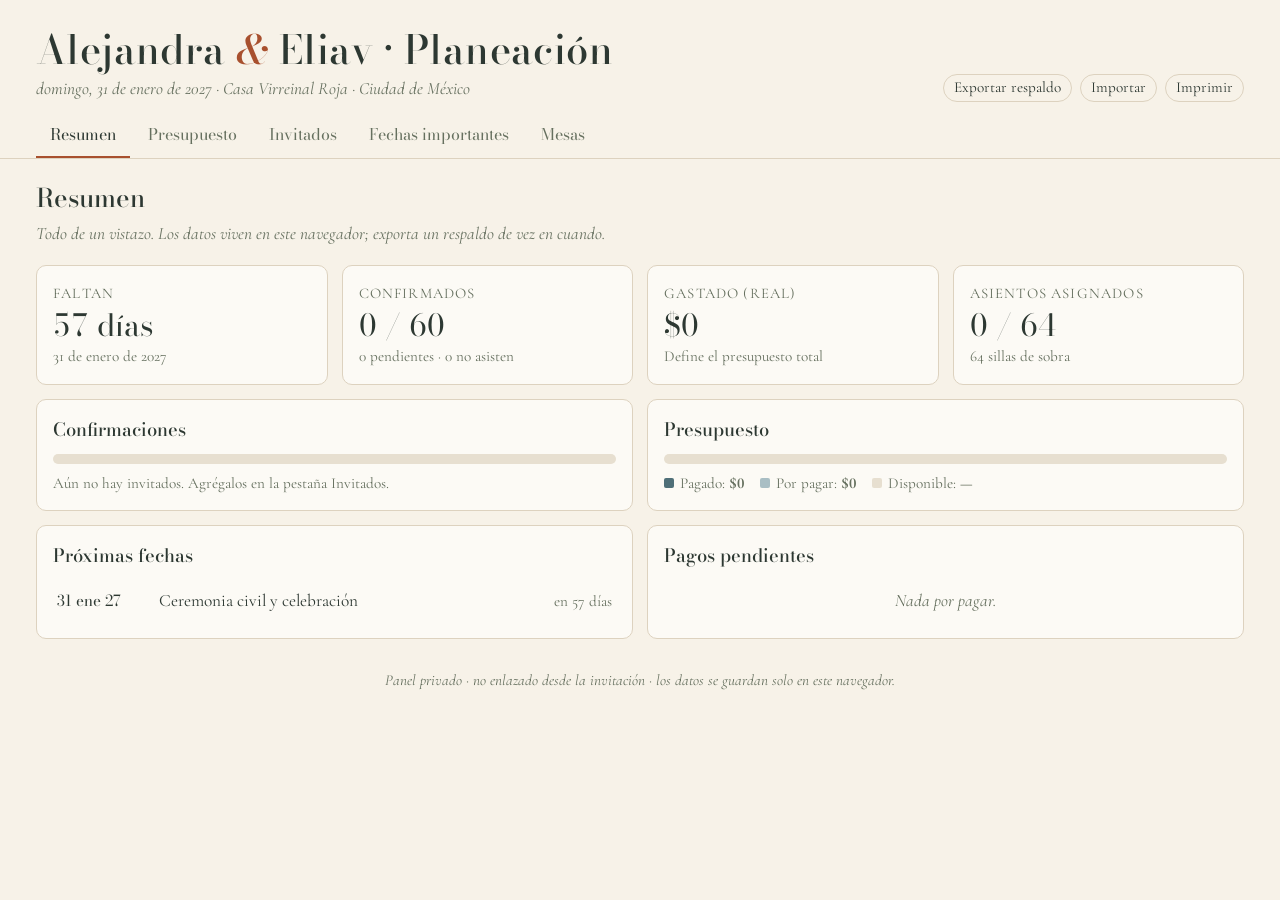
==== planeacion/index.html @ d7a22de4 "Panel privado de planeación de boda: presupuesto, invitados, fechas y mesas Co-Authored-By: Claude O" ====
<!doctype html>
<html lang="es">
<head>
  <meta charset="utf-8">
  <meta name="viewport" content="width=device-width, initial-scale=1, viewport-fit=cover">
  <title>Planeación de boda</title>
  <meta name="description" content="Panel privado de planeación de la boda de Alejandra y Eliav: presupuesto, invitados, fechas y acomodo de mesas alrededor de la fuente.">
  <meta name="robots" content="noindex, nofollow">
  <meta name="theme-color" content="#F7F2E8">
  <meta name="color-scheme" content="light">
  <link rel="icon" href="../img/favicon.svg" type="image/svg+xml">
  <link rel="preconnect" href="https://fonts.googleapis.com">
  <link rel="preconnect" href="https://fonts.gstatic.com" crossorigin>
  <link rel="stylesheet" href="https://fonts.googleapis.com/css2?family=Bodoni+Moda:ital,opsz,wght@0,6..96,400..700;1,6..96,400..600&family=Cormorant+Garamond:ital,wght@0,400;0,500;0,600;0,700;1,400;1,500&display=swap">
  <!-- Fecha de la boda: misma fuente única que la invitación -->
  <script src="../js/config.js"></script>
  <style>
    /* synode.space · Panel de planeación. Misma paleta de la invitación (tinta de prensa sobre papel de algodón). */
    :root {
      --papel: #F7F2E8;
      --papel-claro: #FCFAF5;
      --papel-sombra: #E7DFD0;
      --linea: #DDD2BF;
      --tinta: #2D3832;
      --tinta-suave: #66705F;
      --terracota: #A8502E;
      --terracota-osc: #84391D;
      --agave: #4F6F78;
      --agave-claro: #D3E0E3;
      --oro: #B6975E;
      --ok: #5E7550;
      --f-display: "Bodoni Moda", "Didot", "Bodoni 72", Georgia, serif;
      --f-texto: "Cormorant Garamond", Garamond, Georgia, serif;
      --radio: 10px;
      color-scheme: light;
    }
    *, *::before, *::after { box-sizing: border-box; }
    html { -webkit-text-size-adjust: 100%; }
    body {
      margin: 0; background: var(--papel); color: var(--tinta);
      font-family: var(--f-texto); font-size: 1.08rem; line-height: 1.5;
      -webkit-font-smoothing: antialiased; overflow-x: hidden;
    }
    button, input, select, textarea { font: inherit; color: inherit; }
    :focus-visible { outline: 2px dashed var(--terracota); outline-offset: 3px; }
    [hidden] { display: none !important; }
    .num { font-variant-numeric: tabular-nums lining-nums; }

    /* ---------- Encabezado ---------- */
    header.cabeza {
      max-width: 1240px; margin: 0 auto; padding: 28px 16px 8px;
      display: flex; flex-wrap: wrap; align-items: end; justify-content: space-between; gap: 12px 24px;
    }
    .cabeza h1 { font-family: var(--f-display); font-weight: 500; font-size: clamp(1.7rem, 1.2rem + 2vw, 2.5rem); margin: 0; line-height: 1.1; letter-spacing: .01em; }
    .cabeza h1 em { color: var(--terracota); font-style: italic; }
    .cabeza p { margin: 4px 0 0; color: var(--tinta-suave); font-style: italic; }
    .acciones-globales { display: flex; flex-wrap: wrap; gap: 8px; align-items: center; }
    .estado-guardado { font-size: .95rem; color: var(--tinta-suave); font-style: italic; min-width: 9ch; }

    /* ---------- Pestañas ---------- */
    nav.pestanas {
      position: sticky; top: 0; z-index: 5; background: color-mix(in srgb, var(--papel) 92%, transparent);
      backdrop-filter: blur(6px); border-bottom: 1px solid var(--linea);
    }
    nav.pestanas .fila { max-width: 1240px; margin: 0 auto; padding: 0 16px; display: flex; gap: 4px; overflow-x: auto; scrollbar-width: none; }
    nav.pestanas .fila::-webkit-scrollbar { display: none; }
    nav.pestanas button {
      background: none; border: 0; padding: 12px 14px 10px; cursor: pointer; white-space: nowrap;
      font-family: var(--f-display); font-size: 1rem; color: var(--tinta-suave); border-bottom: 2px solid transparent;
    }
    nav.pestanas button[aria-selected="true"] { color: var(--tinta); border-bottom-color: var(--terracota); }
    nav.pestanas button:hover { color: var(--tinta); }

    main { max-width: 1240px; margin: 0 auto; padding: 20px 16px 64px; }
    section.panel > h2 { font-family: var(--f-display); font-weight: 500; font-size: 1.6rem; margin: 0 0 4px; }
    section.panel > .bajada { margin: 0 0 18px; color: var(--tinta-suave); font-style: italic; }
    h3 { font-family: var(--f-display); font-weight: 500; font-size: 1.15rem; margin: 0 0 10px; }

    /* ---------- Piezas comunes ---------- */
    .tarjeta { background: var(--papel-claro); border: 1px solid var(--linea); border-radius: var(--radio); padding: 16px; }
    .rejilla { display: grid; gap: 14px; }
    .kpis { grid-template-columns: repeat(auto-fit, minmax(170px, 1fr)); margin-bottom: 14px; }
    .kpi .etq { font-size: .92rem; color: var(--tinta-suave); text-transform: uppercase; letter-spacing: .08em; }
    .kpi .valor { font-family: var(--f-display); font-size: 1.9rem; line-height: 1.15; margin: 4px 0 2px; }
    .kpi .nota { font-size: .95rem; color: var(--tinta-suave); }
    .kpi .nota.mal { color: var(--terracota); }
    .kpi .nota.bien { color: var(--ok); }
    .dos-col { grid-template-columns: repeat(auto-fit, minmax(min(100%, 440px), 1fr)); }

    .boton {
      display: inline-flex; align-items: center; gap: 6px; cursor: pointer; border-radius: 999px;
      padding: 6px 14px; border: 1px solid var(--tinta); background: var(--tinta); color: var(--papel-claro);
      font-size: 1rem; line-height: 1.3;
    }
    .boton:hover { background: #1f2823; }
    .boton.sec { background: transparent; color: var(--tinta); border-color: var(--linea); }
    .boton.sec:hover { border-color: var(--tinta-suave); background: var(--papel-claro); }
    .boton.peligro { background: transparent; color: var(--terracota); border-color: color-mix(in srgb, var(--terracota) 40%, transparent); }
    .boton.peligro:hover { background: #F5E6DE; }
    .boton.chico { padding: 3px 10px; font-size: .95rem; }

    input[type="text"], input[type="number"], input[type="date"], input[type="search"], select, textarea {
      background: var(--papel-claro); border: 1px solid var(--linea); border-radius: 6px; padding: 5px 8px; min-width: 0;
    }
    input:focus, select:focus, textarea:focus { border-color: var(--agave); outline: none; box-shadow: 0 0 0 2px var(--agave-claro); }
    label.campo { display: grid; gap: 2px; font-size: .92rem; color: var(--tinta-suave); }
    label.campo > span { text-transform: uppercase; letter-spacing: .07em; font-size: .8rem; }
    .formulario { display: flex; flex-wrap: wrap; gap: 10px; align-items: end; }
    .formulario .crece { flex: 1 1 200px; }
    .formulario .crece input { width: 100%; }

    /* Tablas editables */
    .tabla-scroll { overflow-x: auto; border: 1px solid var(--linea); border-radius: var(--radio); background: var(--papel-claro); }
    table.datos { width: 100%; border-collapse: collapse; font-size: 1rem; }
    table.datos th { text-align: left; font-weight: 600; font-size: .8rem; letter-spacing: .07em; text-transform: uppercase; color: var(--tinta-suave); padding: 10px 8px; border-bottom: 1px solid var(--linea); white-space: nowrap; background: var(--papel); }
    table.datos td { padding: 4px 6px; border-bottom: 1px solid #EEE7DA; vertical-align: middle; }
    table.datos tr:last-child td { border-bottom: 0; }
    table.datos td input, table.datos td select { width: 100%; border-color: transparent; background: transparent; }
    table.datos td input:hover, table.datos td select:hover { border-color: var(--linea); }
    table.datos td input[type="number"] { text-align: right; min-width: 100px; }
    table.datos tfoot td { font-weight: 600; border-top: 1px solid var(--linea); padding: 10px 8px; background: var(--papel); }
    table.datos .der { text-align: right; }
    .quitar { background: none; border: 0; cursor: pointer; color: var(--tinta-suave); font-size: 1.3rem; line-height: 1; padding: 2px 8px; border-radius: 4px; }
    .quitar:hover { color: var(--terracota); background: #F5E6DE; }
    .vacio { padding: 18px; text-align: center; color: var(--tinta-suave); font-style: italic; }

    /* Barras */
    .barra { height: 10px; background: var(--papel-sombra); border-radius: 99px; overflow: hidden; display: flex; }
    .barra > span { display: block; height: 100%; }
    .leyenda { display: flex; flex-wrap: wrap; gap: 6px 16px; font-size: .95rem; color: var(--tinta-suave); margin-top: 8px; }
    .leyenda i { display: inline-block; width: 10px; height: 10px; border-radius: 2px; margin-right: 6px; vertical-align: 0; }
    .cat-fila { display: grid; grid-template-columns: minmax(110px, 160px) 1fr auto; gap: 10px; align-items: center; padding: 5px 0; }
    .cat-fila .pista { position: relative; height: 12px; background: var(--papel-sombra); border-radius: 99px; overflow: hidden; }
    .cat-fila .pista .est { position: absolute; inset: 0 auto 0 0; background: #E6D9BD; border-radius: 99px; }
    .cat-fila .pista .real { position: absolute; inset: 0 auto 0 0; background: var(--agave); border-radius: 99px; }
    .cat-fila .pista .real.excede { background: var(--terracota); }
    .cat-fila .cifra { font-size: .95rem; color: var(--tinta-suave); white-space: nowrap; }

    /* Lista de fechas */
    .lista { list-style: none; margin: 0; padding: 0; }
    .lista li { display: grid; grid-template-columns: auto auto 1fr auto auto; gap: 10px; align-items: center; padding: 8px 4px; border-bottom: 1px solid #EEE7DA; }
    .lista li:last-child { border-bottom: 0; }
    .lista li.hecho .titulo input { text-decoration: line-through; color: var(--tinta-suave); }
    .lista .titulo input { width: 100%; border-color: transparent; background: transparent; }
    .lista .titulo input:hover { border-color: var(--linea); }
    .chip-tipo { font-size: .8rem; text-transform: uppercase; letter-spacing: .06em; padding: 1px 8px; border-radius: 99px; background: var(--papel-sombra); color: var(--tinta-suave); white-space: nowrap; }
    .rel { font-size: .95rem; color: var(--tinta-suave); white-space: nowrap; }
    .rel.vencida { color: var(--terracota); font-weight: 600; }
    .rel.pronto { color: var(--agave); font-weight: 600; }
    .resumen-lista li { grid-template-columns: 92px 1fr auto; }
    .fecha-corta { font-family: var(--f-display); font-size: .95rem; white-space: nowrap; }

    /* ---------- Mesas ---------- */
    .config-mesas { margin-bottom: 14px; }
    .config-mesas input[type="number"] { width: 76px; }
    .capacidad { font-size: 1rem; color: var(--tinta-suave); }
    .capacidad b { color: var(--tinta); }
    .capacidad .mal { color: var(--terracota); font-weight: 600; }
    .mesas-layout { display: grid; grid-template-columns: minmax(0, 1fr) 320px; gap: 14px; align-items: start; }
    @media (max-width: 900px) { .mesas-layout { grid-template-columns: 1fr; } }
    .plano { padding: 8px; }
    .plano svg { display: block; width: 100%; height: auto; max-height: 78vh; touch-action: manipulation; user-select: none; -webkit-user-select: none; }
    .asiento { cursor: pointer; }
    .asiento circle { stroke-width: 1.6; transition: stroke-width .12s; }
    .asiento:hover circle { stroke-width: 3; }
    .asiento.vacio-a circle { fill: var(--papel-claro); stroke: #B9AE9A; stroke-dasharray: 3 3; }
    .asiento.vacio-a text { fill: #A79C88; font-size: 11px; }
    .asiento text { font-family: var(--f-texto); font-size: 13px; font-weight: 700; fill: var(--tinta); text-anchor: middle; dominant-baseline: central; pointer-events: none; }
    .asiento.sel circle { stroke: var(--terracota) !important; stroke-width: 4; }
    .asiento.declinado circle { stroke: var(--terracota); stroke-dasharray: 2 2; }
    .asiento.destino circle { stroke: var(--agave); stroke-width: 4; }
    .mesa-rect { fill: #EFE6D4; stroke: #A99A7E; stroke-width: 1.5; }
    .mesa-txt { font-family: var(--f-display); font-size: 15px; fill: var(--tinta-suave); text-anchor: middle; dominant-baseline: central; pointer-events: none; }
    .lateral { display: grid; gap: 14px; position: sticky; top: 56px; }
    @media (max-width: 900px) { .lateral { position: static; } }
    .chips { display: flex; flex-wrap: wrap; gap: 6px; max-height: 340px; overflow-y: auto; padding: 2px; }
    .chip {
      display: inline-flex; align-items: center; gap: 6px; padding: 3px 10px 3px 6px; border-radius: 99px; cursor: grab;
      border: 1px solid var(--linea); background: var(--papel-claro); font-size: .98rem; line-height: 1.3;
    }
    .chip i { width: 10px; height: 10px; border-radius: 50%; flex: none; }
    .chip[aria-pressed="true"] { border-color: var(--terracota); box-shadow: 0 0 0 2px #F1D9CC; }
    .seleccion { font-size: 1rem; }
    .seleccion .nombre { font-family: var(--f-display); font-size: 1.2rem; }
    .ayuda { font-size: .95rem; color: var(--tinta-suave); font-style: italic; margin: 6px 0 0; }
    .grupos-leyenda { display: flex; flex-wrap: wrap; gap: 4px 12px; font-size: .92rem; color: var(--tinta-suave); }
    .grupos-leyenda i { display: inline-block; width: 11px; height: 11px; border-radius: 50%; margin-right: 5px; vertical-align: -1px; border: 1.5px solid; }
    .mesas-lista { grid-template-columns: repeat(auto-fill, minmax(min(100%, 230px), 1fr)); margin-top: 14px; }
    .mesas-lista .tarjeta { padding: 12px 14px; }
    .mesas-lista input.nombre-mesa { font-family: var(--f-display); font-size: 1.05rem; border-color: transparent; background: transparent; width: 100%; padding: 2px 4px; }
    .mesas-lista input.nombre-mesa:hover { border-color: var(--linea); }
    .mesas-lista ol { margin: 6px 0 0; padding-left: 26px; font-size: 1rem; }
    .mesas-lista ol li::marker { color: var(--tinta-suave); font-size: .85rem; }
    .mesas-lista ol li.libre { color: #B0A590; font-style: italic; }
    .mesas-lista .cuenta { font-size: .9rem; color: var(--tinta-suave); }

    .pie { margin-top: 30px; font-size: .95rem; color: var(--tinta-suave); font-style: italic; text-align: center; }

    @media (max-width: 640px) {
      .lista li { grid-template-columns: auto 1fr auto; }
      .lista li .chip-tipo, .lista li .fecha-input { grid-column: 2; }
      .resumen-lista li { grid-template-columns: 80px 1fr; }
      .resumen-lista li .rel { grid-column: 2; }
    }

    @media print {
      nav.pestanas, .acciones-globales, .no-imprimir, .formulario, .quitar, .lateral { display: none !important; }
      body { background: #fff; font-size: 11pt; }
      .tarjeta, .tabla-scroll { border-color: #ccc; background: #fff; }
      .mesas-layout { grid-template-columns: 1fr; }
      .plano svg { max-height: none; }
      table.datos td input, table.datos td select { border: 0; appearance: none; }
    }
  </style>
</head>
<body>

<header class="cabeza">
  <div>
    <h1>Alejandra <em>&amp;</em> Eliav · Planeación</h1>
    <p id="sub-cabeza">Casa Virreinal Roja · Ciudad de México</p>
  </div>
  <div class="acciones-globales">
    <span class="estado-guardado" id="estado" aria-live="polite"></span>
    <button class="boton sec chico" id="btn-exportar" type="button" title="Descarga una copia de todos los datos">Exportar respaldo</button>
    <label class="boton sec chico" title="Carga un respaldo .json">Importar<input type="file" id="btn-importar" accept="application/json,.json" hidden></label>
    <button class="boton sec chico" type="button" onclick="window.print()">Imprimir</button>
  </div>
</header>

<nav class="pestanas" aria-label="Secciones">
  <div class="fila" role="tablist">
    <button role="tab" data-tab="resumen" aria-selected="true">Resumen</button>
    <button role="tab" data-tab="presupuesto" aria-selected="false">Presupuesto</button>
    <button role="tab" data-tab="invitados" aria-selected="false">Invitados</button>
    <button role="tab" data-tab="fechas" aria-selected="false">Fechas importantes</button>
    <button role="tab" data-tab="mesas" aria-selected="false">Mesas</button>
  </div>
</nav>

<main>

  <!-- ===================== RESUMEN ===================== -->
  <section class="panel" id="tab-resumen" role="tabpanel">
    <h2>Resumen</h2>
    <p class="bajada">Todo de un vistazo. Los datos viven en este navegador; exporta un respaldo de vez en cuando.</p>
    <div class="rejilla kpis" id="res-kpis"></div>
    <div class="rejilla dos-col">
      <div class="tarjeta">
        <h3>Confirmaciones</h3>
        <div class="barra" id="res-rsvp-barra"></div>
        <div class="leyenda" id="res-rsvp-ley"></div>
      </div>
      <div class="tarjeta">
        <h3>Presupuesto</h3>
        <div class="barra" id="res-pres-barra"></div>
        <div class="leyenda" id="res-pres-ley"></div>
      </div>
      <div class="tarjeta">
        <h3>Próximas fechas</h3>
        <ul class="lista resumen-lista" id="res-fechas"></ul>
      </div>
      <div class="tarjeta">
        <h3>Pagos pendientes</h3>
        <ul class="lista resumen-lista" id="res-pagos"></ul>
      </div>
    </div>
  </section>

  <!-- ===================== PRESUPUESTO ===================== -->
  <section class="panel" id="tab-presupuesto" role="tabpanel" hidden>
    <h2>Presupuesto</h2>
    <p class="bajada">Estimado = lo que planeas gastar · Real = lo contratado · Pagado = lo que ya salió. Montos en pesos mexicanos.</p>
    <div class="formulario tarjeta no-imprimir" style="margin-bottom:14px">
      <label class="campo"><span>Presupuesto total (MXN)</span>
        <input type="number" id="pres-total" min="0" step="1000" inputmode="decimal" placeholder="0" style="width:180px">
      </label>
    </div>
    <div class="rejilla kpis" id="pres-kpis"></div>
    <div class="tabla-scroll">
      <table class="datos">
        <thead><tr><th>Concepto</th><th>Categoría</th><th>Proveedor</th><th class="der">Estimado</th><th class="der">Real</th><th class="der">Pagado</th><th>Vence</th><th></th></tr></thead>
        <tbody id="pres-filas"></tbody>
        <tfoot><tr><td colspan="3">Totales</td><td class="der num" id="pt-est"></td><td class="der num" id="pt-real"></td><td class="der num" id="pt-pag"></td><td colspan="2"></td></tr></tfoot>
      </table>
    </div>
    <p class="no-imprimir"><button class="boton sec" type="button" data-accion="pres-agregar">+ Agregar concepto</button></p>
    <div class="tarjeta">
      <h3>Por categoría</h3>
      <div id="pres-cats"></div>
      <div class="leyenda"><span><i style="background:#E6D9BD"></i>Estimado</span><span><i style="background:var(--agave)"></i>Real</span><span><i style="background:var(--terracota)"></i>Real por encima de lo estimado</span></div>
    </div>
  </section>

  <!-- ===================== INVITADOS ===================== -->
  <section class="panel" id="tab-invitados" role="tabpanel" hidden>
    <h2>Lista de invitados</h2>
    <p class="bajada">Una fila por persona. La columna «Mesa» se llena desde la pestaña Mesas.</p>
    <div class="rejilla kpis" id="inv-kpis"></div>
    <form class="formulario tarjeta no-imprimir" id="inv-form" style="margin-bottom:10px">
      <label class="campo crece"><span>Nombre</span><input type="text" id="inv-nombre" required autocomplete="off" placeholder="Nombre y apellido"></label>
      <label class="campo"><span>Grupo</span><select id="inv-grupo"></select></label>
      <label class="campo"><span>Confirmación</span><select id="inv-rsvp"></select></label>
      <button class="boton" type="submit">Agregar</button>
      <details style="flex-basis:100%">
        <summary style="cursor:pointer;color:var(--tinta-suave)">Agregar varios a la vez (uno por renglón)</summary>
        <div class="formulario" style="margin-top:8px">
          <textarea id="inv-varios" rows="5" style="flex:1 1 280px" placeholder="María López&#10;Juan Pérez&#10;…"></textarea>
          <button class="boton sec" type="button" data-accion="inv-varios">Agregar lista</button>
        </div>
      </details>
    </form>
    <div class="formulario no-imprimir" style="margin-bottom:10px">
      <label class="campo crece"><span>Buscar</span><input type="search" id="inv-buscar" placeholder="Nombre, dieta o nota"></label>
      <label class="campo"><span>Grupo</span><select id="inv-f-grupo"><option value="">Todos</option></select></label>
      <label class="campo"><span>Confirmación</span><select id="inv-f-rsvp"><option value="">Todas</option></select></label>
      <label class="campo"><span>Meta de invitados</span><input type="number" id="inv-meta" min="1" style="width:90px"></label>
      <button class="boton sec" type="button" data-accion="inv-csv">Descargar CSV</button>
    </div>
    <div class="tabla-scroll">
      <table class="datos">
        <thead><tr><th>#</th><th>Nombre</th><th>Grupo</th><th>Confirmación</th><th>Dieta / alergias</th><th>Notas</th><th>Mesa</th><th></th></tr></thead>
        <tbody id="inv-filas"></tbody>
      </table>
    </div>
  </section>

  <!-- ===================== FECHAS ===================== -->
  <section class="panel" id="tab-fechas" role="tabpanel" hidden>
    <h2>Fechas importantes</h2>
    <p class="bajada">Citas, pagos, pruebas y fechas límite. Marca cada una cuando quede lista.</p>
    <form class="formulario tarjeta no-imprimir" id="fec-form" style="margin-bottom:14px">
      <label class="campo crece"><span>Qué</span><input type="text" id="fec-titulo" required autocomplete="off" placeholder="Ej. Prueba de menú"></label>
      <label class="campo"><span>Fecha</span><input type="date" id="fec-fecha" required></label>
      <label class="campo"><span>Tipo</span><select id="fec-tipo"></select></label>
      <button class="boton" type="submit">Agregar</button>
    </form>
    <div class="tarjeta">
      <ul class="lista" id="fec-lista"></ul>
    </div>
  </section>

  <!-- ===================== MESAS ===================== -->
  <section class="panel" id="tab-mesas" role="tabpanel" hidden>
    <h2>Acomodo de mesas</h2>
    <p class="bajada">Mesas largas rectangulares alrededor de la fuente del patio. Elige un invitado y toca un asiento (o arrástralo).</p>
    <div class="formulario tarjeta config-mesas no-imprimir">
      <label class="campo"><span>Distribución</span>
        <select id="mes-preset">
          <option value="">Personalizada</option>
          <option value="4,7,1">4 mesas · 7 por lado + cabeceras (64)</option>
          <option value="4,7,0">4 mesas · 7 por lado (56)</option>
          <option value="4,8,0">4 mesas · 8 por lado (64)</option>
          <option value="5,6,0">5 mesas · 6 por lado (60)</option>
          <option value="6,5,0">6 mesas · 5 por lado (60)</option>
          <option value="8,4,0">8 mesas · 4 por lado (64)</option>
        </select>
      </label>
      <label class="campo"><span>Mesas</span><input type="number" id="mes-n" min="2" max="10"></label>
      <label class="campo"><span>Sillas por lado</span><input type="number" id="mes-lado" min="1" max="14"></label>
      <label class="campo" style="flex-direction:row"><span>Cabeceras</span>
        <select id="mes-cab"><option value="1">Sí, una en cada extremo</option><option value="0">No</option></select>
      </label>
      <div class="capacidad" id="mes-capacidad"></div>
    </div>
    <div class="mesas-layout">
      <div class="tarjeta plano"><svg id="plano" role="img" aria-label="Plano de mesas alrededor de la fuente"></svg></div>
      <aside class="lateral">
        <div class="tarjeta seleccion" id="mes-seleccion"></div>
        <div class="tarjeta">
          <h3 id="mes-sin-titulo">Sin asiento</h3>
          <input type="search" id="mes-buscar" placeholder="Buscar invitado" style="width:100%;margin-bottom:8px">
          <div class="chips" id="mes-sin"></div>
          <p class="ayuda">Solo aparecen quienes no han declinado.</p>
        </div>
        <div class="tarjeta">
          <div class="grupos-leyenda" id="mes-leyenda"></div>
          <div style="display:flex;flex-wrap:wrap;gap:8px;margin-top:12px">
            <button class="boton chico" type="button" data-accion="mes-auto" title="Llena los asientos libres agrupando por grupo">Acomodar automático</button>
            <button class="boton peligro chico" type="button" data-accion="mes-vaciar">Vaciar mesas</button>
          </div>
        </div>
      </aside>
    </div>
    <div class="rejilla mesas-lista" id="mes-lista"></div>
  </section>

  <p class="pie">Panel privado · no enlazado desde la invitación · los datos se guardan solo en este navegador.</p>
</main>

<script>
(() => {
  "use strict";

  /* ---------------- Constantes ---------------- */
  const CLAVE = "synode-planeacion-v1";
  const GRUPOS = ["Novia", "Novio", "Familia", "Amigos", "Trabajo", "Otros"];
  // [relleno, borde] por grupo — tonos de la invitación
  const COLOR = {
    Novia: ["#F1D9CC", "#A8502E"], Novio: ["#D3E0E3", "#4F6F78"], Familia: ["#EFE3C8", "#9C7D3F"],
    Amigos: ["#DDE5D3", "#5E7550"], Trabajo: ["#E5DAE6", "#7A5F7C"], Otros: ["#E8E3DA", "#7E776B"]
  };
  const RSVP = { pendiente: "Pendiente", confirmado: "Confirmado", declinado: "No asiste" };
  const RSVP_COLOR = { confirmado: "#5E7550", pendiente: "#B6975E", declinado: "#A8502E" };
  const CATS = ["Lugar", "Banquete", "Bebidas", "Música", "Fotografía y video", "Flores y decoración", "Vestuario", "Invitaciones", "Transporte", "Otros"];
  const TIPOS = ["Hito", "Proveedor", "Pago", "Cita", "Invitados"];
  const BODA_ISO = (window.BODA && window.BODA.fecha) || "2027-01-31T13:00:00-06:00";

  /* ---------------- Utilidades ---------------- */
  const $ = (s, r = document) => r.querySelector(s);
  const esc = s => String(s ?? "").replace(/[&<>"']/g, c => ({ "&": "&amp;", "<": "&lt;", ">": "&gt;", '"': "&quot;", "'": "&#39;" }[c]));
  const uid = () => Math.random().toString(36).slice(2, 10);
  const mxn = new Intl.NumberFormat("es-MX", { style: "currency", currency: "MXN", maximumFractionDigits: 0 });
  const n0 = v => Number(v) || 0;
  const hoy0 = () => { const d = new Date(); d.setHours(0, 0, 0, 0); return d; };
  const aFecha = s => { if (!s) return null; const [y, m, d] = s.split("-").map(Number); return new Date(y, m - 1, d); };
  const fmtFecha = (s, larga) => { const d = aFecha(s); return d ? d.toLocaleDateString("es-MX", larga ? { weekday: "short", day: "numeric", month: "short", year: "numeric" } : { day: "numeric", month: "short", year: "2-digit" }) : "—"; };
  const diasHasta = s => { const d = aFecha(s); return d ? Math.round((d - hoy0()) / 864e5) : null; };
  const relativo = dias => dias === 0 ? "hoy" : dias === 1 ? "mañana" : dias === -1 ? "ayer" : dias > 0 ? `en ${dias} días` : `hace ${-dias} días`;
  const iniciales = nombre => nombre.trim().split(/\s+/).filter(Boolean).slice(0, 2).map(p => p[0]).join("").toUpperCase() || "?";
  const opciones = (lista, actual, etiquetas) => lista.map(v => `<option value="${esc(v)}"${v === actual ? " selected" : ""}>${esc(etiquetas ? etiquetas[v] : v)}</option>`).join("");

  /* ---------------- Estado ---------------- */
  function semilla() {
    return {
      version: 1,
      meta: 60,
      presupuesto: { total: 0, items: CATS.map(c => ({ id: uid(), concepto: c, categoria: c, proveedor: "", estimado: 0, real: 0, pagado: 0, vence: "" })) },
      invitados: [],
      fechas: [{ id: uid(), titulo: "Ceremonia civil y celebración", fecha: BODA_ISO.slice(0, 10), tipo: "Hito", hecho: false }],
      mesas: { n: 4, porLado: 7, cabeceras: true, nombres: [], asientos: {} }
    };
  }
  function cargar() {
    const base = semilla();
    try {
      const d = JSON.parse(localStorage.getItem(CLAVE));
      if (d && typeof d === "object") return normalizar(d, base);
    } catch (e) { /* almacenamiento no disponible */ }
    return base;
  }
  function normalizar(d, base = semilla()) {
    return {
      version: 1,
      meta: n0(d.meta) || base.meta,
      presupuesto: { total: n0(d.presupuesto?.total), items: Array.isArray(d.presupuesto?.items) ? d.presupuesto.items : base.presupuesto.items },
      invitados: Array.isArray(d.invitados) ? d.invitados : [],
      fechas: Array.isArray(d.fechas) ? d.fechas : base.fechas,
      mesas: Object.assign({}, base.mesas, d.mesas || {}, { asientos: (d.mesas && d.mesas.asientos) || {} })
    };
  }
  let S = cargar();
  let temporizador;
  function guardar() {
    let ok = true;
    try { localStorage.setItem(CLAVE, JSON.stringify(S)); } catch (e) { ok = false; }
    const el = $("#estado");
    el.textContent = ok ? "Guardado ✓" : "No se pudo guardar — exporta un respaldo";
    clearTimeout(temporizador);
    if (ok) temporizador = setTimeout(() => (el.textContent = ""), 1800);
  }
  const invitado = id => S.invitados.find(g => g.id === id);

  /* ---------------- Pestañas ---------------- */
  const RENDER = { resumen: renderResumen, presupuesto: renderPresupuesto, invitados: renderInvitados, fechas: renderFechas, mesas: renderMesas };
  let pestana = "resumen";
  function mostrar(tab) {
    if (!RENDER[tab]) tab = "resumen";
    pestana = tab;
    document.querySelectorAll("nav.pestanas button").forEach(b => b.setAttribute("aria-selected", String(b.dataset.tab === tab)));
    Object.keys(RENDER).forEach(k => ($("#tab-" + k).hidden = k !== tab));
    RENDER[tab]();
    if (location.hash.slice(1) !== tab) history.replaceState(null, "", "#" + tab);
  }
  document.querySelectorAll("nav.pestanas button").forEach(b => b.addEventListener("click", () => mostrar(b.dataset.tab)));
  window.addEventListener("hashchange", () => mostrar(location.hash.slice(1)));

  /* ---------------- Cabecera ---------------- */
  function renderCabecera() {
    const f = new Date(BODA_ISO);
    $("#sub-cabeza").textContent = `${f.toLocaleDateString("es-MX", { weekday: "long", day: "numeric", month: "long", year: "numeric" })} · Casa Virreinal Roja · Ciudad de México`;
  }

  /* ---------------- Cálculos compartidos ---------------- */
  function sumas() {
    const it = S.presupuesto.items, s = k => it.reduce((a, b) => a + n0(b[k]), 0);
    return { est: s("estimado"), real: s("real"), pag: s("pagado") };
  }
  function conteoRsvp() {
    const c = { confirmado: 0, pendiente: 0, declinado: 0 };
    S.invitados.forEach(g => (c[g.rsvp] = (c[g.rsvp] || 0) + 1));
    return c;
  }
  function kpi(etq, valor, nota = "", clase = "") {
    return `<div class="tarjeta kpi"><div class="etq">${esc(etq)}</div><div class="valor num">${esc(valor)}</div><div class="nota ${clase}">${esc(nota)}</div></div>`;
  }
  function barraApilada(partes, total) {
    if (!total) return `<span style="width:0"></span>`;
    return partes.map(([v, c]) => `<span style="width:${(v / total) * 100}%;background:${c}"></span>`).join("");
  }

  /* ---------------- Resumen ---------------- */
  function renderResumen() {
    const dias = Math.ceil((new Date(BODA_ISO) - new Date()) / 864e5);
    const c = conteoRsvp(), s = sumas(), t = S.presupuesto.total;
    const geo = geometria(S.mesas);
    const sentados = Object.values(S.mesas.asientos).filter(id => invitado(id)).length;
    const asistentes = c.confirmado + c.pendiente;
    $("#res-kpis").innerHTML =
      kpi("Faltan", dias > 0 ? `${dias} días` : dias === 0 ? "¡Hoy!" : "Celebrado", new Date(BODA_ISO).toLocaleDateString("es-MX", { day: "numeric", month: "long", year: "numeric" })) +
      kpi("Confirmados", `${c.confirmado} / ${S.meta}`, `${c.pendiente} pendientes · ${c.declinado} no asisten`) +
      kpi("Gastado (real)", mxn.format(s.real), t ? `${Math.round((s.real / t) * 100)}% de ${mxn.format(t)}` : "Define el presupuesto total", t && s.real > t ? "mal" : "") +
      kpi("Asientos asignados", `${sentados} / ${geo.asientos.length}`, asistentes > geo.asientos.length ? `Faltan ${asistentes - geo.asientos.length} sillas` : `${geo.asientos.length - asistentes} sillas de sobra`, asistentes > geo.asientos.length ? "mal" : "");

    const totInv = c.confirmado + c.pendiente + c.declinado;
    $("#res-rsvp-barra").innerHTML = barraApilada([[c.confirmado, RSVP_COLOR.confirmado], [c.pendiente, RSVP_COLOR.pendiente], [c.declinado, RSVP_COLOR.declinado]], Math.max(totInv, 1));
    $("#res-rsvp-ley").innerHTML = totInv
      ? ["confirmado", "pendiente", "declinado"].map(k => `<span><i style="background:${RSVP_COLOR[k]}"></i>${RSVP[k]}: <b class="num">${c[k]}</b></span>`).join("")
      : "<span>Aún no hay invitados. Agrégalos en la pestaña Invitados.</span>";

    const base = Math.max(t, s.real, 1);
    $("#res-pres-barra").innerHTML = barraApilada([[s.pag, "#4F6F78"], [Math.max(s.real - s.pag, 0), "#A9BEC4"]], base);
    $("#res-pres-ley").innerHTML = `<span><i style="background:#4F6F78"></i>Pagado: <b class="num">${mxn.format(s.pag)}</b></span>
      <span><i style="background:#A9BEC4"></i>Por pagar: <b class="num">${mxn.format(Math.max(s.real - s.pag, 0))}</b></span>
      <span><i style="background:var(--papel-sombra)"></i>Disponible: <b class="num">${t ? mxn.format(t - s.real) : "—"}</b></span>`;

    const proximas = S.fechas.filter(f => !f.hecho && f.fecha).sort((a, b) => a.fecha.localeCompare(b.fecha)).slice(0, 6);
    $("#res-fechas").innerHTML = proximas.length
      ? proximas.map(f => { const d = diasHasta(f.fecha); return `<li><span class="fecha-corta">${esc(fmtFecha(f.fecha))}</span><span>${esc(f.titulo)}</span><span class="rel ${d < 0 ? "vencida" : d <= 14 ? "pronto" : ""}">${relativo(d)}</span></li>`; }).join("")
      : `<li class="vacio" style="display:block">Sin fechas pendientes.</li>`;

    const pagos = S.presupuesto.items.filter(i => n0(i.real) > n0(i.pagado)).sort((a, b) => (a.vence || "9999").localeCompare(b.vence || "9999")).slice(0, 6);
    $("#res-pagos").innerHTML = pagos.length
      ? pagos.map(i => { const d = diasHasta(i.vence); return `<li><span class="fecha-corta">${i.vence ? esc(fmtFecha(i.vence)) : "Sin fecha"}</span><span>${esc(i.concepto)}${i.proveedor ? ` · <i>${esc(i.proveedor)}</i>` : ""}</span><span class="rel num ${d !== null && d < 0 ? "vencida" : ""}">${mxn.format(n0(i.real) - n0(i.pagado))}</span></li>`; }).join("")
      : `<li class="vacio" style="display:block">Nada por pagar.</li>`;
  }

  /* ---------------- Presupuesto ---------------- */
  function renderPresupuesto() {
    $("#pres-total").value = S.presupuesto.total || "";
    $("#pres-filas").innerHTML = S.presupuesto.items.length ? S.presupuesto.items.map(it => `<tr data-id="${esc(it.id)}">
      <td><input type="text" data-f="concepto" value="${esc(it.concepto)}" aria-label="Concepto" style="min-width:150px"></td>
      <td><select data-f="categoria" aria-label="Categoría">${opciones(CATS, it.categoria)}</select></td>
      <td><input type="text" data-f="proveedor" value="${esc(it.proveedor)}" aria-label="Proveedor" style="min-width:130px"></td>
      <td><input type="number" data-f="estimado" min="0" step="100" inputmode="decimal" value="${n0(it.estimado) || ""}" placeholder="0" aria-label="Estimado"></td>
      <td><input type="number" data-f="real" min="0" step="100" inputmode="decimal" value="${n0(it.real) || ""}" placeholder="0" aria-label="Real"></td>
      <td><input type="number" data-f="pagado" min="0" step="100" inputmode="decimal" value="${n0(it.pagado) || ""}" placeholder="0" aria-label="Pagado"></td>
      <td><input type="date" data-f="vence" value="${esc(it.vence)}" aria-label="Fecha de pago"></td>
      <td><button class="quitar" type="button" data-accion="pres-borrar" aria-label="Eliminar concepto">×</button></td></tr>`).join("")
      : `<tr><td colspan="8" class="vacio">Sin conceptos.</td></tr>`;
    totalesPresupuesto();
  }
  function totalesPresupuesto() {
    const t = S.presupuesto.total, s = sumas();
    $("#pt-est").textContent = mxn.format(s.est);
    $("#pt-real").textContent = mxn.format(s.real);
    $("#pt-pag").textContent = mxn.format(s.pag);
    const disp = t - s.real;
    $("#pres-kpis").innerHTML =
      kpi("Presupuesto", t ? mxn.format(t) : "—", t ? "" : "Escribe el total arriba") +
      kpi("Estimado", mxn.format(s.est), t ? (s.est > t ? `${mxn.format(s.est - t)} por encima` : `${mxn.format(t - s.est)} de margen`) : "", t && s.est > t ? "mal" : "bien") +
      kpi("Real contratado", mxn.format(s.real), t ? `${Math.round((s.real / t) * 100)}% del presupuesto` : "") +
      kpi("Pagado", mxn.format(s.pag), `Por pagar: ${mxn.format(Math.max(s.real - s.pag, 0))}`) +
      kpi("Disponible", t ? mxn.format(disp) : "—", t ? (disp < 0 ? "Excedido" : "Presupuesto − real") : "", disp < 0 ? "mal" : "");

    const porCat = {};
    S.presupuesto.items.forEach(i => { const c = porCat[i.categoria] || (porCat[i.categoria] = { est: 0, real: 0 }); c.est += n0(i.estimado); c.real += n0(i.real); });
    const filas = Object.entries(porCat).filter(([, v]) => v.est || v.real).sort((a, b) => Math.max(b[1].est, b[1].real) - Math.max(a[1].est, a[1].real));
    const max = Math.max(1, ...filas.map(([, v]) => Math.max(v.est, v.real)));
    $("#pres-cats").innerHTML = filas.length ? filas.map(([c, v]) => `<div class="cat-fila">
        <span>${esc(c)}</span>
        <div class="pista"><span class="est" style="width:${(v.est / max) * 100}%"></span><span class="real${v.real > v.est && v.est ? " excede" : ""}" style="width:${(v.real / max) * 100}%"></span></div>
        <span class="cifra num">${mxn.format(v.real)} / ${mxn.format(v.est)}</span></div>`).join("")
      : `<p class="vacio">Escribe montos en la tabla para ver el reparto por categoría.</p>`;
  }
  $("#pres-total").addEventListener("input", e => { S.presupuesto.total = n0(e.target.value); guardar(); totalesPresupuesto(); });
  $("#pres-filas").addEventListener("input", e => {
    const tr = e.target.closest("tr[data-id]"), f = e.target.dataset.f; if (!tr || !f) return;
    const it = S.presupuesto.items.find(i => i.id === tr.dataset.id); if (!it) return;
    it[f] = ["estimado", "real", "pagado"].includes(f) ? n0(e.target.value) : e.target.value;
    guardar(); totalesPresupuesto();
  });

  /* ---------------- Invitados ---------------- */
  $("#inv-grupo").innerHTML = opciones(GRUPOS, "Amigos");
  $("#inv-rsvp").innerHTML = opciones(Object.keys(RSVP), "pendiente", RSVP);
  $("#inv-f-grupo").innerHTML += opciones(GRUPOS);
  $("#inv-f-rsvp").innerHTML += opciones(Object.keys(RSVP), null, RSVP);

  function mesaDe(id) {
    const k = Object.keys(S.mesas.asientos).find(k => S.mesas.asientos[k] === id);
    if (!k) return null;
    const [m, a] = k.split("-").map(Number);
    return { mesa: m, asiento: a, etiqueta: `${nombreMesa(m)} · silla ${a + 1}` };
  }
  function renderInvitados() {
    const c = conteoRsvp(), tot = S.invitados.length;
    $("#inv-meta").value = S.meta;
    $("#inv-kpis").innerHTML =
      kpi("Invitados", `${tot}`, `Meta: ${S.meta}${tot > S.meta ? ` · ${tot - S.meta} de más` : ""}`, tot > S.meta ? "mal" : "") +
      kpi("Confirmados", `${c.confirmado}`, "", "bien") + kpi("Pendientes", `${c.pendiente}`) + kpi("No asisten", `${c.declinado}`);
    const q = $("#inv-buscar").value.trim().toLowerCase(), fg = $("#inv-f-grupo").value, fr = $("#inv-f-rsvp").value;
    const lista = S.invitados.filter(g => (!fg || g.grupo === fg) && (!fr || g.rsvp === fr) && (!q || [g.nombre, g.dieta, g.notas].join(" ").toLowerCase().includes(q)));
    $("#inv-filas").innerHTML = lista.length ? lista.map(g => {
      const m = mesaDe(g.id);
      return `<tr data-id="${esc(g.id)}">
        <td class="num" style="color:var(--tinta-suave)">${S.invitados.indexOf(g) + 1}</td>
        <td><input type="text" data-f="nombre" value="${esc(g.nombre)}" aria-label="Nombre" style="min-width:170px"></td>
        <td><select data-f="grupo" aria-label="Grupo">${opciones(GRUPOS, g.grupo)}</select></td>
        <td><select data-f="rsvp" aria-label="Confirmación" style="color:${RSVP_COLOR[g.rsvp]};font-weight:600">${opciones(Object.keys(RSVP), g.rsvp, RSVP)}</select></td>
        <td><input type="text" data-f="dieta" value="${esc(g.dieta)}" aria-label="Dieta" placeholder="—" style="min-width:120px"></td>
        <td><input type="text" data-f="notas" value="${esc(g.notas)}" aria-label="Notas" style="min-width:140px"></td>
        <td style="white-space:nowrap;color:var(--tinta-suave)">${m ? esc(m.etiqueta) : "—"}</td>
        <td><button class="quitar" type="button" data-accion="inv-borrar" aria-label="Eliminar invitado">×</button></td></tr>`;
    }).join("") : `<tr><td colspan="8" class="vacio">${tot ? "Nadie coincide con el filtro." : "Aún no hay invitados. Agrega el primero arriba."}</td></tr>`;
  }
  function agregarInvitado(nombre, grupo, rsvp) {
    nombre = nombre.trim(); if (!nombre) return;
    S.invitados.push({ id: uid(), nombre, grupo, rsvp, dieta: "", notas: "" });
  }
  $("#inv-form").addEventListener("submit", e => {
    e.preventDefault();
    agregarInvitado($("#inv-nombre").value, $("#inv-grupo").value, $("#inv-rsvp").value);
    $("#inv-nombre").value = ""; $("#inv-nombre").focus();
    guardar(); renderInvitados();
  });
  ["#inv-buscar", "#inv-f-grupo", "#inv-f-rsvp"].forEach(s => $(s).addEventListener("input", renderInvitados));
  $("#inv-meta").addEventListener("input", e => { S.meta = Math.max(1, n0(e.target.value)) || 60; guardar(); });
  $("#inv-meta").addEventListener("change", renderInvitados);
  $("#inv-filas").addEventListener("input", e => {
    const tr = e.target.closest("tr[data-id]"), f = e.target.dataset.f; if (!tr || !f) return;
    const g = invitado(tr.dataset.id); if (!g) return;
    g[f] = e.target.value; guardar();
    if (f === "rsvp") { e.target.style.color = RSVP_COLOR[g.rsvp]; }
    if (f === "rsvp" || f === "grupo") {
      const c = conteoRsvp(), tot = S.invitados.length;
      $("#inv-kpis").innerHTML = kpi("Invitados", `${tot}`, `Meta: ${S.meta}`) + kpi("Confirmados", `${c.confirmado}`, "", "bien") + kpi("Pendientes", `${c.pendiente}`) + kpi("No asisten", `${c.declinado}`);
    }
  });

  function descargar(nombre, contenido, tipo) {
    const url = URL.createObjectURL(new Blob([contenido], { type: tipo }));
    const a = Object.assign(document.createElement("a"), { href: url, download: nombre });
    document.body.appendChild(a); a.click(); a.remove();
    setTimeout(() => URL.revokeObjectURL(url), 1000);
  }
  function csvInvitados() {
    const c = v => `"${String(v ?? "").replace(/"/g, '""')}"`;
    const filas = [["Nombre", "Grupo", "Confirmación", "Dieta", "Notas", "Mesa", "Silla"]].concat(
      S.invitados.map(g => { const m = mesaDe(g.id); return [g.nombre, g.grupo, RSVP[g.rsvp], g.dieta, g.notas, m ? nombreMesa(m.mesa) : "", m ? m.asiento + 1 : ""]; }));
    descargar("invitados-alejandra-eliav.csv", "﻿" + filas.map(f => f.map(c).join(",")).join("\r\n"), "text/csv;charset=utf-8");
  }

  /* ---------------- Fechas ---------------- */
  $("#fec-tipo").innerHTML = opciones(TIPOS, "Cita");
  function renderFechas() {
    const lista = [...S.fechas].sort((a, b) => (a.fecha || "9999").localeCompare(b.fecha || "9999"));
    $("#fec-lista").innerHTML = lista.length ? lista.map(f => {
      const d = diasHasta(f.fecha);
      const cls = f.hecho ? "" : d !== null && d < 0 ? "vencida" : d !== null && d <= 14 ? "pronto" : "";
      return `<li data-id="${esc(f.id)}" class="${f.hecho ? "hecho" : ""}">
        <input type="checkbox" data-f="hecho" ${f.hecho ? "checked" : ""} aria-label="Hecho">
        <input type="date" class="fecha-input" data-f="fecha" value="${esc(f.fecha)}" aria-label="Fecha">
        <span class="titulo"><input type="text" data-f="titulo" value="${esc(f.titulo)}" aria-label="Descripción"></span>
        <span><span class="chip-tipo">${esc(f.tipo)}</span> <span class="rel ${cls}">${f.hecho ? "lista" : d === null ? "" : (cls === "vencida" ? "vencida · " : "") + relativo(d)}</span></span>
        <button class="quitar" type="button" data-accion="fec-borrar" aria-label="Eliminar fecha">×</button></li>`;
    }).join("") : `<li class="vacio" style="display:block">Sin fechas todavía.</li>`;
  }
  $("#fec-form").addEventListener("submit", e => {
    e.preventDefault();
    S.fechas.push({ id: uid(), titulo: $("#fec-titulo").value.trim(), fecha: $("#fec-fecha").value, tipo: $("#fec-tipo").value, hecho: false });
    $("#fec-titulo").value = ""; guardar(); renderFechas(); $("#fec-titulo").focus();
  });
  $("#fec-lista").addEventListener("input", e => {
    const li = e.target.closest("li[data-id]"), f = e.target.dataset.f; if (!li || !f) return;
    const it = S.fechas.find(x => x.id === li.dataset.id); if (!it) return;
    it[f] = f === "hecho" ? e.target.checked : e.target.value;
    guardar();
    if (f !== "titulo") renderFechas();
  });

  /* ---------------- Mesas: geometría ---------------- */
  // Mesas largas tangentes a un anillo alrededor de la fuente. Mesa 1 arriba, luego en sentido horario.
  const SP = 46, ANCHO = 64, OFF = ANCHO / 2 + 22, FUENTE = 96, CAB = 24;
  function geometria(m) {
    const n = Math.min(10, Math.max(2, m.n | 0)), p = Math.min(14, Math.max(1, m.porLado | 0)), cab = !!m.cabeceras;
    const L = p * SP + 16, extremo = L / 2 + (cab ? CAB + 18 : 0);
    const R = Math.max((extremo + 26) / Math.tan(Math.PI / n) + OFF + 20, FUENTE + 70 + OFF);
    const mesas = [], asientos = [];
    let x0 = Infinity, x1 = -Infinity, y0 = Infinity, y1 = -Infinity;
    const caja = (x, y, r) => { x0 = Math.min(x0, x - r); x1 = Math.max(x1, x + r); y0 = Math.min(y0, y - r); y1 = Math.max(y1, y + r); };
    for (let i = 0; i < n; i++) {
      const th = (i * 2 * Math.PI) / n, dx = Math.sin(th), dy = -Math.cos(th), tx = Math.cos(th), ty = Math.sin(th);
      const punto = (u, v) => [dx * (R + v) + tx * u, dy * (R + v) + ty * u];
      const [cx, cy] = punto(0, 0);
      mesas.push({ i, cx, cy, grados: (th * 180) / Math.PI, L, cap: p * 2 + (cab ? 2 : 0) });
      [[-L / 2, -ANCHO / 2], [L / 2, -ANCHO / 2], [-L / 2, ANCHO / 2], [L / 2, ANCHO / 2]].forEach(([u, v]) => caja(...punto(u, v), 4));
      // Orden: cabecera izquierda, luego parejas frente a frente (afuera, adentro), cabecera derecha
      const locales = [];
      if (cab) locales.push([-(L / 2 + CAB), 0]);
      for (let k = 0; k < p; k++) { const u = -L / 2 + 8 + SP / 2 + k * SP; locales.push([u, OFF], [u, -OFF]); }
      if (cab) locales.push([L / 2 + CAB, 0]);
      locales.forEach(([u, v], idx) => { const [x, y] = punto(u, v); asientos.push({ clave: `${i}-${idx}`, mesa: i, idx, x, y }); caja(x, y, 26); });
    }
    caja(0, 0, FUENTE + 10);
    return { n, p, cab, R, mesas, asientos, vb: [x0 - 10, y0 - 10, x1 - x0 + 20, y1 - y0 + 20] };
  }
  const nombreMesa = i => (S.mesas.nombres[i] || "").trim() || `Mesa ${i + 1}`;

  /* ---------------- Mesas: estado y acciones ---------------- */
  let sel = null; // id del invitado seleccionado
  function limpiarAsientos(geo) {
    const validas = new Set(geo.asientos.map(a => a.clave));
    for (const k of Object.keys(S.mesas.asientos)) if (!validas.has(k) || !invitado(S.mesas.asientos[k])) delete S.mesas.asientos[k];
  }
  const asientoDe = id => Object.keys(S.mesas.asientos).find(k => S.mesas.asientos[k] === id) || null;
  function asignar(id, clave) {
    const A = S.mesas.asientos, ocupante = A[clave], desde = asientoDe(id);
    if (desde === clave) return;
    if (desde) delete A[desde];
    if (ocupante && desde) A[desde] = ocupante; // intercambio
    A[clave] = id;
    guardar();
  }
  function quitarAsiento(id) { const k = asientoDe(id); if (k) { delete S.mesas.asientos[k]; guardar(); } }

  function renderMesas() {
    const m = S.mesas, geo = geometria(m);
    limpiarAsientos(geo);
    $("#mes-n").value = geo.n; $("#mes-lado").value = geo.p; $("#mes-cab").value = geo.cab ? "1" : "0";
    const clavePreset = `${geo.n},${geo.p},${geo.cab ? 1 : 0}`;
    $("#mes-preset").value = [...$("#mes-preset").options].some(o => o.value === clavePreset) ? clavePreset : "";
    const cap = geo.asientos.length, c = conteoRsvp(), asist = c.confirmado + c.pendiente;
    $("#mes-capacidad").innerHTML = `Capacidad <b class="num">${cap}</b> · Invitados que asisten o pendientes <b class="num">${asist}</b>${asist > cap ? ` · <span class="mal">faltan ${asist - cap} sillas</span>` : ""}`;

    // Plano SVG
    const A = m.asientos;
    let svg = `<defs>
        <radialGradient id="agua" cx="45%" cy="40%" r="70%"><stop offset="0" stop-color="#C8DCE0"/><stop offset="1" stop-color="#7FA0A8"/></radialGradient>
        <pattern id="losas" width="40" height="40" patternUnits="userSpaceOnUse"><rect width="40" height="40" fill="#F3ECDF"/><path d="M40 0H0V40" fill="none" stroke="#E6DCCA" stroke-width="1"/></pattern>
      </defs>
      <rect x="${geo.vb[0]}" y="${geo.vb[1]}" width="${geo.vb[2]}" height="${geo.vb[3]}" fill="url(#losas)" rx="12"/>
      <g aria-label="Fuente">
        <circle r="${FUENTE}" fill="#E4D8C2" stroke="#A99A7E" stroke-width="2"/>
        <circle r="${FUENTE - 14}" fill="url(#agua)" stroke="#8E8068" stroke-width="1.5"/>
        <circle r="${FUENTE - 34}" fill="none" stroke="#FFFFFF" stroke-opacity=".45" stroke-width="1.2"/>
        <circle r="${FUENTE - 54}" fill="none" stroke="#FFFFFF" stroke-opacity=".35" stroke-width="1"/>
        <circle r="20" fill="#E4D8C2" stroke="#8E8068" stroke-width="1.5"/>
        <circle r="8" fill="#BFD4D9"/>
        <text y="${FUENTE + 22}" class="mesa-txt" style="font-size:13px;font-style:italic">Fuente</text>
      </g>`;
    geo.mesas.forEach(t => {
      const g = ((t.grados % 360) + 360) % 360, giro = g > 90 && g <= 270 ? g - 180 : g > 270 ? g - 360 : g; // texto siempre legible
      const ocupadas = geo.asientos.filter(a => a.mesa === t.i && A[a.clave]).length;
      svg += `<g transform="translate(${t.cx.toFixed(1)} ${t.cy.toFixed(1)})">
        <rect class="mesa-rect" x="${-t.L / 2}" y="${-ANCHO / 2}" width="${t.L}" height="${ANCHO}" rx="6" transform="rotate(${t.grados.toFixed(2)})"/>
        <text class="mesa-txt" transform="rotate(${giro.toFixed(2)})">${esc(nombreMesa(t.i))} · ${ocupadas}/${t.cap}</text></g>`;
    });
    const destino = sel ? asientoDe(sel) : null;
    geo.asientos.forEach(a => {
      const id = A[a.clave], g = id && invitado(id);
      const cls = ["asiento", g ? "" : "vacio-a", g && g.id === sel ? "sel" : "", g && g.rsvp === "declinado" ? "declinado" : ""].join(" ");
      const [f, b] = g ? COLOR[g.grupo] || COLOR.Otros : ["", ""];
      svg += `<g class="${cls}" data-clave="${a.clave}" transform="translate(${a.x.toFixed(1)} ${a.y.toFixed(1)})" tabindex="0" role="button"
          aria-label="${esc(nombreMesa(a.mesa))}, silla ${a.idx + 1}${g ? ": " + esc(g.nombre) : ", libre"}">
        <circle r="19" ${g ? `fill="${f}" stroke="${b}"` : ""}/>
        <text>${g ? esc(iniciales(g.nombre)) : a.idx + 1}</text>
        <title>${g ? esc(g.nombre) + " · " + esc(g.grupo) + (g.rsvp === "declinado" ? " · NO ASISTE" : "") : "Libre"} — ${esc(nombreMesa(a.mesa))}, silla ${a.idx + 1}</title></g>`;
    });
    const svgEl = $("#plano");
    svgEl.setAttribute("viewBox", geo.vb.map(v => v.toFixed(1)).join(" "));
    svgEl.innerHTML = svg;

    // Sin asiento
    const q = $("#mes-buscar").value.trim().toLowerCase();
    const sin = S.invitados.filter(g => g.rsvp !== "declinado" && !asientoDe(g.id));
    const visibles = sin.filter(g => !q || g.nombre.toLowerCase().includes(q));
    $("#mes-sin-titulo").textContent = `Sin asiento (${sin.length})`;
    $("#mes-sin").innerHTML = visibles.length ? visibles.map(g => `<button type="button" class="chip" draggable="true" data-id="${esc(g.id)}" aria-pressed="${g.id === sel}">
        <i style="background:${COLOR[g.grupo]?.[1] || "#999"}"></i>${esc(g.nombre)}</button>`).join("")
      : `<span class="ayuda">${S.invitados.length ? (sin.length ? "Nadie coincide." : "Todos tienen asiento.") : "Agrega invitados en la pestaña Invitados."}</span>`;

    // Selección
    const gs = sel && invitado(sel);
    if (!gs) sel = null;
    const ms = gs && mesaDe(gs.id);
    $("#mes-seleccion").innerHTML = gs
      ? `<div class="etq" style="font-size:.8rem;letter-spacing:.08em;text-transform:uppercase;color:var(--tinta-suave)">Seleccionado</div>
         <div class="nombre">${esc(gs.nombre)}</div>
         <div style="color:var(--tinta-suave)">${esc(gs.grupo)} · ${esc(RSVP[gs.rsvp])}${gs.dieta ? " · " + esc(gs.dieta) : ""}</div>
         <div style="margin-top:4px">${ms ? esc(ms.etiqueta) : "<i>Sin asiento</i>"}</div>
         <div style="display:flex;gap:8px;margin-top:10px;flex-wrap:wrap">
           ${ms ? `<button class="boton sec chico" type="button" data-accion="mes-quitar">Quitar del asiento</button>` : ""}
           <button class="boton sec chico" type="button" data-accion="mes-deseleccionar">Listo</button></div>
         <p class="ayuda">Toca una silla libre para sentarlo, o una ocupada para intercambiar lugares.</p>`
      : `<h3 style="margin:0 0 4px">Cómo acomodar</h3>
         <p class="ayuda" style="margin:0">1. Elige a alguien de «Sin asiento» (o toca una silla ocupada).<br>2. Toca la silla destino. Si está ocupada, se intercambian.<br>En computadora también puedes arrastrar.</p>`;

    $("#mes-leyenda").innerHTML = GRUPOS.map(g => `<span><i style="background:${COLOR[g][0]};border-color:${COLOR[g][1]}"></i>${g}</span>`).join("") +
      `<span><i style="background:var(--papel-claro);border-color:#B9AE9A;border-style:dashed"></i>Libre</span>`;

    // Lista por mesa
    $("#mes-lista").innerHTML = geo.mesas.map(t => {
      const sillas = geo.asientos.filter(a => a.mesa === t.i);
      const ocup = sillas.filter(a => A[a.clave]).length;
      return `<div class="tarjeta"><input class="nombre-mesa" data-mesa="${t.i}" value="${esc(nombreMesa(t.i))}" aria-label="Nombre de la mesa ${t.i + 1}">
        <div class="cuenta">${ocup} de ${t.cap} sillas</div>
        <ol>${sillas.map(a => { const g = invitado(A[a.clave]); return g ? `<li>${esc(g.nombre)}${g.rsvp === "declinado" ? ' <span style="color:var(--terracota)">(no asiste)</span>' : ""}${g.dieta ? ` <i style="color:var(--tinta-suave)">· ${esc(g.dieta)}</i>` : ""}</li>` : `<li class="libre">libre</li>`; }).join("")}</ol></div>`;
    }).join("");
  }

  function tocarAsiento(clave) {
    const ocupante = S.mesas.asientos[clave];
    if (sel) {
      if (ocupante === sel) { sel = null; }
      else { asignar(sel, clave); sel = null; }
    } else if (ocupante) {
      sel = ocupante;
    }
    renderMesas();
  }
  $("#plano").addEventListener("click", e => { const g = e.target.closest(".asiento"); if (g) tocarAsiento(g.dataset.clave); });
  $("#plano").addEventListener("keydown", e => { if ((e.key === "Enter" || e.key === " ") && e.target.closest(".asiento")) { e.preventDefault(); tocarAsiento(e.target.closest(".asiento").dataset.clave); } });
  $("#mes-sin").addEventListener("click", e => { const c = e.target.closest(".chip"); if (c) { sel = sel === c.dataset.id ? null : c.dataset.id; renderMesas(); } });
  $("#mes-buscar").addEventListener("input", renderMesas);

  // Arrastrar (escritorio): desde «Sin asiento» o desde una silla ocupada
  let arrastrado = null;
  $("#mes-sin").addEventListener("dragstart", e => { const c = e.target.closest(".chip"); if (!c) return; arrastrado = c.dataset.id; e.dataTransfer.setData("text/plain", arrastrado); e.dataTransfer.effectAllowed = "move"; });
  const plano = $("#plano");
  plano.addEventListener("dragover", e => {
    const g = e.target.closest && e.target.closest(".asiento");
    plano.querySelectorAll(".destino").forEach(x => x !== g && x.classList.remove("destino"));
    if (g && arrastrado) { e.preventDefault(); g.classList.add("destino"); }
  });
  plano.addEventListener("dragleave", e => { const g = e.target.closest && e.target.closest(".asiento"); if (g) g.classList.remove("destino"); });
  plano.addEventListener("drop", e => {
    e.preventDefault();
    const g = e.target.closest && e.target.closest(".asiento");
    if (g && arrastrado) { asignar(arrastrado, g.dataset.clave); sel = null; }
    arrastrado = null; renderMesas();
  });
  document.addEventListener("dragend", () => { arrastrado = null; plano.querySelectorAll(".destino").forEach(x => x.classList.remove("destino")); });

  // Configuración de mesas
  function aplicarConfig(n, p, cab) {
    const antes = Object.keys(S.mesas.asientos).length;
    Object.assign(S.mesas, { n: Math.min(10, Math.max(2, n | 0)), porLado: Math.min(14, Math.max(1, p | 0)), cabeceras: !!cab });
    limpiarAsientos(geometria(S.mesas));
    const perdidos = antes - Object.keys(S.mesas.asientos).length;
    guardar(); renderMesas();
    if (perdidos > 0) $("#estado").textContent = `${perdidos} invitado(s) volvieron a «Sin asiento»`;
  }
  $("#mes-preset").addEventListener("change", e => { if (!e.target.value) return; const [n, p, c] = e.target.value.split(",").map(Number); aplicarConfig(n, p, c); });
  ["#mes-n", "#mes-lado", "#mes-cab"].forEach(s => $(s).addEventListener("change", () => aplicarConfig(n0($("#mes-n").value), n0($("#mes-lado").value), $("#mes-cab").value === "1")));
  $("#mes-lista").addEventListener("input", e => {
    const i = e.target.dataset.mesa; if (i === undefined) return;
    S.mesas.nombres[+i] = e.target.value; guardar();
  });
  $("#mes-lista").addEventListener("change", renderMesas);

  function autoAcomodar() {
    const geo = geometria(S.mesas); limpiarAsientos(geo);
    const libres = geo.asientos.filter(a => !S.mesas.asientos[a.clave]);
    const pendientes = S.invitados.filter(g => g.rsvp !== "declinado" && !asientoDe(g.id))
      .sort((a, b) => GRUPOS.indexOf(a.grupo) - GRUPOS.indexOf(b.grupo) || (a.rsvp === "confirmado" ? -1 : 0) - (b.rsvp === "confirmado" ? -1 : 0));
    pendientes.slice(0, libres.length).forEach((g, i) => (S.mesas.asientos[libres[i].clave] = g.id));
    guardar(); renderMesas();
    if (pendientes.length > libres.length) $("#estado").textContent = `${pendientes.length - libres.length} sin lugar: agrega sillas`;
  }

  /* ---------------- Acciones (delegadas) ---------------- */
  document.addEventListener("click", e => {
    const b = e.target.closest("[data-accion]"); if (!b) return;
    const id = b.closest("[data-id]")?.dataset.id;
    switch (b.dataset.accion) {
      case "pres-agregar":
        S.presupuesto.items.push({ id: uid(), concepto: "", categoria: "Otros", proveedor: "", estimado: 0, real: 0, pagado: 0, vence: "" });
        guardar(); renderPresupuesto();
        $("#pres-filas tr:last-child input").focus();
        break;
      case "pres-borrar": {
        const it = S.presupuesto.items.find(i => i.id === id);
        if (it && (!(n0(it.estimado) || n0(it.real) || n0(it.pagado)) || confirm(`¿Eliminar «${it.concepto || "concepto"}»?`))) {
          S.presupuesto.items = S.presupuesto.items.filter(i => i.id !== id); guardar(); renderPresupuesto();
        }
        break;
      }
      case "inv-borrar": {
        const g = invitado(id);
        if (g && confirm(`¿Eliminar a ${g.nombre || "este invitado"} de la lista?`)) {
          S.invitados = S.invitados.filter(x => x.id !== id); quitarAsiento(id); guardar(); renderInvitados();
        }
        break;
      }
      case "inv-varios": {
        const lineas = $("#inv-varios").value.split(/\r?\n/).map(s => s.trim()).filter(Boolean);
        lineas.forEach(nm => agregarInvitado(nm, $("#inv-grupo").value, $("#inv-rsvp").value));
        $("#inv-varios").value = ""; guardar(); renderInvitados();
        $("#estado").textContent = `${lineas.length} invitados agregados`;
        break;
      }
      case "inv-csv": csvInvitados(); break;
      case "fec-borrar":
        S.fechas = S.fechas.filter(f => f.id !== id); guardar(); renderFechas(); break;
      case "mes-auto": autoAcomodar(); break;
      case "mes-vaciar":
        if (confirm("¿Quitar a todos de sus asientos?")) { S.mesas.asientos = {}; sel = null; guardar(); renderMesas(); }
        break;
      case "mes-quitar": quitarAsiento(sel); renderMesas(); break;
      case "mes-deseleccionar": sel = null; renderMesas(); break;
    }
  });

  /* ---------------- Respaldo ---------------- */
  $("#btn-exportar").addEventListener("click", () => {
    const f = new Date().toISOString().slice(0, 10);
    descargar(`planeacion-boda-${f}.json`, JSON.stringify(S, null, 2), "application/json");
  });
  $("#btn-importar").addEventListener("change", async e => {
    const archivo = e.target.files[0]; e.target.value = "";
    if (!archivo) return;
    try {
      const d = JSON.parse(await archivo.text());
      if (!d || !Array.isArray(d.invitados)) throw new Error("formato");
      if (!confirm("Esto reemplaza todos los datos actuales con el respaldo. ¿Continuar?")) return;
      S = normalizar(d); sel = null; guardar(); mostrar(pestana);
    } catch (err) { alert("Ese archivo no parece un respaldo válido de este panel."); }
  });

  /* ---------------- Inicio ---------------- */
  renderCabecera();
  mostrar(location.hash.slice(1) || "resumen");
})();
</script>
</body>
</html>
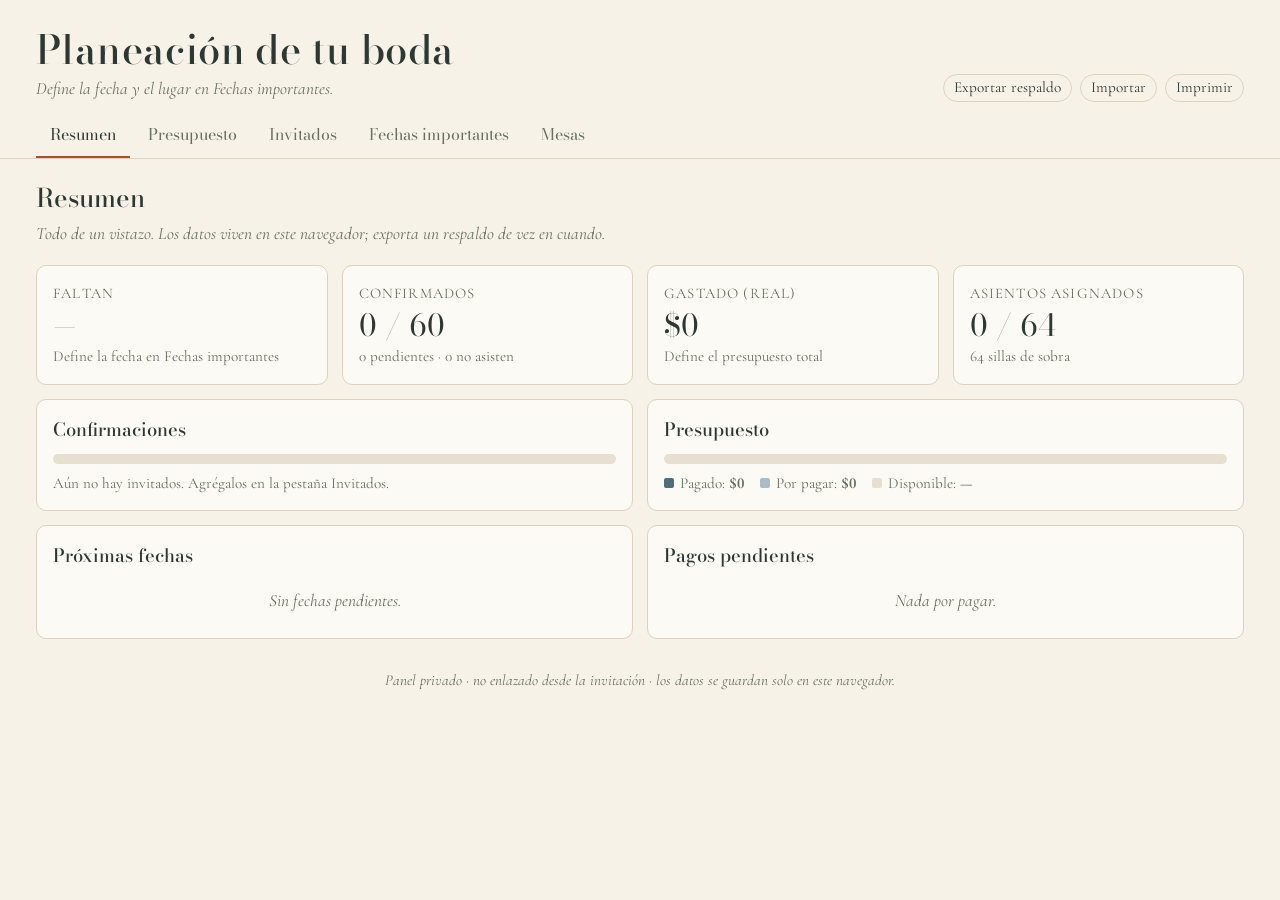
==== commit 2ef98055: "Páginas legales antes de vender, registro de uso Premium y panel genérico - Aviso de privacidad, Tér" ====
--- a/planeacion/index.html
+++ b/planeacion/index.html
@@ -4,7 +4,7 @@
   <meta charset="utf-8">
   <meta name="viewport" content="width=device-width, initial-scale=1, viewport-fit=cover">
   <title>Planeación de boda</title>
-  <meta name="description" content="Panel privado de planeación de la boda de Alejandra y Eliav: presupuesto, invitados, fechas y acomodo de mesas alrededor de la fuente.">
+  <meta name="description" content="Panel de planeación de boda de Synode: resumen, presupuesto, invitados, fechas importantes y acomodo de mesas.">
   <meta name="robots" content="noindex, nofollow">
   <meta name="theme-color" content="#F7F2E8">
   <meta name="color-scheme" content="light">
@@ -12,8 +12,7 @@
   <link rel="preconnect" href="https://fonts.googleapis.com">
   <link rel="preconnect" href="https://fonts.gstatic.com" crossorigin>
   <link rel="stylesheet" href="https://fonts.googleapis.com/css2?family=Bodoni+Moda:ital,opsz,wght@0,6..96,400..700;1,6..96,400..600&family=Cormorant+Garamond:ital,wght@0,400;0,500;0,600;0,700;1,400;1,500&display=swap">
-  <!-- Fecha de la boda: misma fuente única que la invitación -->
-  <script src="../js/config.js"></script>
+  <script src="../js/nube-config.js"></script>
   <style>
     /* synode.space · Panel de planeación. Misma paleta de la invitación (tinta de prensa sobre papel de algodón). */
     :root {
@@ -193,6 +192,72 @@
     .mesas-lista ol li::marker { color: var(--tinta-suave); font-size: .85rem; }
     .mesas-lista ol li.libre { color: #B0A590; font-style: italic; }
     .mesas-lista .cuenta { font-size: .9rem; color: var(--tinta-suave); }
+    /* ---------- Contactos ---------- */
+    .inv-persona { display: flex; align-items: center; gap: 8px; }
+    .avatar-caja { position: relative; flex: none; }
+    .avatar { display: grid; place-items: center; width: 36px; height: 36px; padding: 0; overflow: hidden; border-radius: 50%; border: 1px solid var(--linea); background: #EFE6D4; color: var(--tinta-suave); font: inherit; font-size: .82rem; font-weight: 700; cursor: pointer; }
+    .avatar img { width: 100%; height: 100%; object-fit: cover; display: block; }
+    button.avatar:hover { border-color: var(--terracota); }
+    .avatar-quitar { position: absolute; top: -5px; right: -5px; width: 16px; height: 16px; padding: 0; line-height: 13px; border-radius: 50%; border: 1px solid var(--linea); background: var(--papel-claro); color: var(--tinta-suave); font-size: 11px; cursor: pointer; opacity: 0; }
+    .avatar-caja:hover .avatar-quitar, .avatar-quitar:focus-visible { opacity: 1; }
+    @media (hover: none) { .avatar-quitar { opacity: 1; } }
+    #con-dialogo, #nube-dialogo { width: min(680px, calc(100vw - 20px)); max-height: calc(100dvh - 20px); padding: 0; border: 1px solid var(--linea); border-radius: 12px; background: var(--papel-claro); color: var(--tinta); }
+    #nube-dialogo { width: min(480px, calc(100vw - 20px)); }
+    #con-dialogo::backdrop, #nube-dialogo::backdrop { background: rgba(45, 36, 26, .45); }
+    #nube-cuerpo p { margin: 0 0 10px; }
+    #nube-cuerpo input[type="email"] { width: 100%; margin-bottom: 10px; }
+    .nube-precio { font-family: var(--f-display); font-size: 1.7rem; }
+    .nube-permiso { display: flex; gap: 8px; align-items: flex-start; margin-bottom: 10px; font-size: .95rem; }
+    .nube-permiso input { margin-top: 4px; flex: none; }
+    .nube-error { color: var(--terracota); }
+    .premium-caja { max-width: 560px; margin: 24px auto; padding: 26px; text-align: center; }
+    .premium-caja h2 { margin: 0 0 6px; }
+    .premium-caja ul { display: inline-block; margin: 0 0 16px; padding-left: 20px; text-align: left; }
+    .premium-volada { margin: 0 0 6px; color: var(--terracota); font-size: .85rem; font-weight: 700; letter-spacing: .12em; text-transform: uppercase; }
+    .premium-monto { margin: 0 0 12px; font-family: var(--f-display); font-size: 2.2rem; }
+    .premium-monto small { font-family: var(--f-texto); font-size: 1rem; }
+    nav.pestanas button.con-candado::after { content: " · Premium"; color: var(--terracota); font-size: .78em; }
+    .con-marco { display: flex; flex-direction: column; max-height: calc(100dvh - 22px); }
+    .con-cab { display: flex; justify-content: space-between; align-items: center; padding: 12px 16px; border-bottom: 1px solid var(--linea); }
+    .con-cab h3 { margin: 0; }
+    .con-cuerpo { padding: 14px 16px; overflow-y: auto; }
+    .con-acciones { display: flex; flex-wrap: wrap; gap: 8px; margin: 10px 0 14px; }
+    #con-origen details { border-top: 1px solid var(--linea); padding: 8px 0; }
+    #con-origen summary { cursor: pointer; }
+    #con-origen ol { margin: 6px 0 2px; padding-left: 22px; }
+    .con-filtros { display: flex; flex-wrap: wrap; align-items: end; gap: 8px; margin-bottom: 10px; }
+    #con-lista { display: grid; gap: 2px; max-height: 44dvh; overflow-y: auto; border: 1px solid var(--linea); border-radius: 8px; padding: 4px; }
+    .con-fila { display: flex; align-items: center; gap: 9px; padding: 4px 6px; border-radius: 6px; cursor: pointer; }
+    .con-fila:hover { background: #F3ECDF; }
+    .con-fila .avatar { cursor: inherit; }
+    .con-datos { min-width: 0; flex: 1; line-height: 1.2; }
+    .con-datos b { display: block; font-weight: 600; overflow-wrap: anywhere; }
+    .con-datos small { color: var(--tinta-suave); font-size: .86rem; overflow-wrap: anywhere; }
+    .con-dup { flex: none; font-size: .8rem; color: var(--terracota); }
+    .con-pie { display: flex; flex-wrap: wrap; justify-content: space-between; align-items: center; gap: 8px; padding: 10px 16px; border-top: 1px solid var(--linea); }
+
+    .acomodo { display: grid; grid-template-columns: minmax(0, 1.45fr) minmax(0, 1fr); gap: 18px; }
+    @media (max-width: 900px) { .acomodo { grid-template-columns: 1fr; } }
+    .acomodo h3 { margin: 0 0 8px; }
+    .formas { display: grid; grid-template-columns: repeat(auto-fill, minmax(86px, 1fr)); gap: 8px; }
+    .forma { display: grid; gap: 2px; padding: 5px 4px 4px; border: 1px solid var(--linea); border-radius: 8px; background: var(--papel-claro); color: var(--tinta); font: inherit; font-size: .9rem; cursor: pointer; }
+    .forma svg { display: block; width: 100%; height: 54px; }
+    .forma:hover { border-color: #A99A7E; }
+    .forma[aria-pressed="true"] { border-color: var(--terracota); box-shadow: 0 0 0 2px #F1D9CC; }
+    .elementos { display: grid; grid-template-columns: repeat(3, minmax(0, 1fr)); gap: 8px; }
+    .elemento { display: grid; justify-items: center; gap: 5px; font-size: .95rem; }
+    .brujula { display: grid; grid-template-columns: repeat(3, 30px); grid-template-rows: repeat(3, 30px); gap: 2px; grid-template-areas: ". norte ." "oeste centro este" ". sur ."; }
+    .brujula button, .elemento .quitar { border: 1px solid var(--linea); border-radius: 5px; background: var(--papel-claro); color: var(--tinta); font: inherit; font-size: .8rem; cursor: pointer; padding: 0; }
+    .brujula button[aria-pressed="true"] { background: var(--terracota); border-color: var(--terracota); color: #fff; }
+    .elemento .quitar { padding: 2px 8px; color: var(--tinta-suave); }
+    .elemento .quitar[aria-pressed="true"] { border-color: var(--terracota); color: var(--terracota); }
+    .mesas-centro { display: grid; gap: 14px; min-width: 0; }
+    .vista3d { padding: 10px; }
+    .vista-cab { display: flex; flex-wrap: wrap; align-items: center; gap: 4px 12px; margin-bottom: 6px; }
+    .vista-cab h3 { margin: 0; }
+    .vista-cab .ayuda { margin: 0; flex: 1; }
+    #render3d { display: block; width: 100%; height: clamp(300px, 52vh, 520px); border-radius: 8px; background: #EFE7D8; cursor: grab; touch-action: pan-y; }
+    #render3d:active { cursor: grabbing; }
 
     .pie { margin-top: 30px; font-size: .95rem; color: var(--tinta-suave); font-style: italic; text-align: center; }
 
@@ -217,8 +282,8 @@
 
 <header class="cabeza">
   <div>
-    <h1>Alejandra <em>&amp;</em> Eliav · Planeación</h1>
-    <p id="sub-cabeza">Casa Virreinal Roja · Ciudad de México</p>
+    <h1 id="titulo-cabeza">Planeación de tu boda</h1>
+    <p id="sub-cabeza">Resumen, presupuesto y fechas en un solo lugar.</p>
   </div>
   <div class="acciones-globales">
     <span class="estado-guardado" id="estado" aria-live="polite"></span>
@@ -302,6 +367,7 @@
       <label class="campo"><span>Grupo</span><select id="inv-grupo"></select></label>
       <label class="campo"><span>Confirmación</span><select id="inv-rsvp"></select></label>
       <button class="boton" type="submit">Agregar</button>
+      <button class="boton sec" type="button" data-accion="con-abrir">Importar contactos</button>
       <details style="flex-basis:100%">
         <summary style="cursor:pointer;color:var(--tinta-suave)">Agregar varios a la vez (uno por renglón)</summary>
         <div class="formulario" style="margin-top:8px">
@@ -311,24 +377,32 @@
       </details>
     </form>
     <div class="formulario no-imprimir" style="margin-bottom:10px">
-      <label class="campo crece"><span>Buscar</span><input type="search" id="inv-buscar" placeholder="Nombre, dieta o nota"></label>
+      <label class="campo crece"><span>Buscar</span><input type="search" id="inv-buscar" placeholder="Nombre, teléfono, correo, dieta o nota"></label>
       <label class="campo"><span>Grupo</span><select id="inv-f-grupo"><option value="">Todos</option></select></label>
       <label class="campo"><span>Confirmación</span><select id="inv-f-rsvp"><option value="">Todas</option></select></label>
       <label class="campo"><span>Meta de invitados</span><input type="number" id="inv-meta" min="1" style="width:90px"></label>
       <button class="boton sec" type="button" data-accion="inv-csv">Descargar CSV</button>
+      <button class="boton" type="button" data-accion="nube-abrir">Subir a la nube</button>
     </div>
     <div class="tabla-scroll">
       <table class="datos">
-        <thead><tr><th>#</th><th>Nombre</th><th>Grupo</th><th>Confirmación</th><th>Dieta / alergias</th><th>Notas</th><th>Mesa</th><th></th></tr></thead>
+        <thead><tr><th>#</th><th>Nombre</th><th>Teléfono</th><th>Correo</th><th>Grupo</th><th>Confirmación</th><th>Dieta / alergias</th><th>Notas</th><th>Mesa</th><th></th></tr></thead>
         <tbody id="inv-filas"></tbody>
       </table>
     </div>
+    <input type="file" id="inv-foto-archivo" accept="image/*" hidden>
   </section>
 
   <!-- ===================== FECHAS ===================== -->
   <section class="panel" id="tab-fechas" role="tabpanel" hidden>
     <h2>Fechas importantes</h2>
     <p class="bajada">Citas, pagos, pruebas y fechas límite. Marca cada una cuando quede lista.</p>
+    <form class="formulario tarjeta" id="boda-form" style="margin-bottom:14px" aria-label="Tu boda">
+      <label class="campo crece"><span>Nombres</span><input type="text" id="boda-nombres" autocomplete="off" placeholder="Ej. Ana &amp; Luis"></label>
+      <label class="campo"><span>Fecha de la boda</span><input type="date" id="boda-fecha"></label>
+      <label class="campo"><span>Hora</span><input type="time" id="boda-hora"></label>
+      <label class="campo crece"><span>Lugar</span><input type="text" id="boda-lugar" autocomplete="off" placeholder="Ej. Hacienda, ciudad"></label>
+    </form>
     <form class="formulario tarjeta no-imprimir" id="fec-form" style="margin-bottom:14px">
       <label class="campo crece"><span>Qué</span><input type="text" id="fec-titulo" required autocomplete="off" placeholder="Ej. Prueba de menú"></label>
       <label class="campo"><span>Fecha</span><input type="date" id="fec-fecha" required></label>
@@ -340,10 +414,74 @@
     </div>
   </section>
 
+  <!-- ===================== PREMIUM ===================== -->
+  <section class="panel" id="premium-bloqueo" hidden>
+    <div class="tarjeta premium-caja">
+      <p class="premium-volada">Synode Premium</p>
+      <h2 id="premium-titulo">Invitados y mesas</h2>
+      <p class="premium-monto">$380 <small>MXN · pago único</small></p>
+      <ul>
+        <li>Lista de invitados en la nube, con importación de contactos</li>
+        <li>Confirmación con enlaces personales</li>
+        <li>Acomodo de mesas con formas y render 3D</li>
+        <li>Plantillas de invitación incluidas</li>
+      </ul>
+      <button class="boton" type="button" data-accion="nube-abrir">Entrar o activar Premium</button>
+      <p class="ayuda">Resumen, Presupuesto y Fechas importantes siguen gratis. Si ya tenías invitados aquí, se conservan. <a href="../reembolsos/" target="_blank">Política de reembolso</a> · <a href="../aviso-de-privacidad/" target="_blank">Aviso de privacidad</a></p>
+    </div>
+  </section>
+
+    <dialog id="con-dialogo" aria-labelledby="con-titulo">
+      <div class="con-marco">
+        <div class="con-cab"><h3 id="con-titulo">Importar contactos</h3>
+          <button class="quitar" type="button" data-accion="con-cerrar" aria-label="Cerrar">×</button></div>
+        <div class="con-cuerpo" id="con-origen">
+          <p style="margin:0">Trae foto, nombre, teléfono y correo. Los datos que falten quedan vacíos. Tus contactos se guardan solo en este navegador.</p>
+          <div class="con-acciones">
+            <button class="boton" type="button" id="con-picker" hidden>Elegir de mis contactos</button>
+            <button class="boton sec" type="button" data-accion="con-elegir">Subir archivo de contactos (.vcf)</button>
+          </div>
+          <input type="file" id="con-archivo" accept=".vcf,.vcard,text/vcard,text/x-vcard" multiple hidden>
+          <p class="ayuda" id="con-error" role="alert" style="color:var(--terracota)" hidden></p>
+          <details><summary>iPhone o iPad</summary>
+            <ol><li>Abre la app Contactos y toca «Listas».</li><li>Mantén presionada la lista que quieras y elige «Exportar».</li><li>Guarda el archivo en Archivos y súbelo aquí.</li></ol></details>
+          <details><summary>Mac o iCloud</summary>
+            <ol><li>En Contactos o en icloud.com/contacts, selecciona los contactos.</li><li>Elige «Exportar vCard».</li><li>Sube aquí el archivo .vcf.</li></ol></details>
+          <details><summary>Android</summary>
+            <ol><li>En Chrome para Android usa «Elegir de mis contactos» si aparece arriba.</li><li>Si no aparece, abre la app Contactos y busca «Exportar» en sus ajustes o en «Arreglar y gestionar».</li><li>Guarda el archivo .vcf y súbelo aquí.</li></ol></details>
+        </div>
+        <div class="con-cuerpo" id="con-revision" hidden>
+          <div class="con-filtros">
+            <label class="campo" style="flex:1 1 170px"><span>Buscar</span><input type="search" id="con-buscar" placeholder="Nombre, teléfono o correo"></label>
+            <label class="campo"><span>Grupo</span><select id="con-grupo"></select></label>
+            <label class="campo"><span>Confirmación</span><select id="con-rsvp"></select></label>
+          </div>
+          <div class="con-filtros" style="align-items:center">
+            <button class="boton sec chico" type="button" data-accion="con-todos">Elegir visibles</button>
+            <button class="boton sec chico" type="button" data-accion="con-ninguno">Quitar visibles</button>
+            <label style="display:inline-flex;gap:6px;align-items:center"><input type="checkbox" id="con-fotos" checked> Incluir fotos</label>
+          </div>
+          <div id="con-lista"></div>
+        </div>
+        <div class="con-pie" id="con-pie" hidden>
+          <button class="boton sec chico" type="button" data-accion="con-volver">Volver</button>
+          <span id="con-cuenta" aria-live="polite"></span>
+          <button class="boton" type="button" id="con-importar" data-accion="con-importar">Importar</button>
+        </div>
+      </div>
+    </dialog>
+    <dialog id="nube-dialogo" aria-labelledby="nube-titulo">
+      <div class="con-marco">
+        <div class="con-cab"><h3 id="nube-titulo">Invitados en la nube</h3>
+          <button class="quitar" type="button" data-accion="nube-cerrar" aria-label="Cerrar">×</button></div>
+        <div class="con-cuerpo" id="nube-cuerpo"></div>
+      </div>
+    </dialog>
+
   <!-- ===================== MESAS ===================== -->
   <section class="panel" id="tab-mesas" role="tabpanel" hidden>
     <h2>Acomodo de mesas</h2>
-    <p class="bajada">Mesas largas rectangulares alrededor de la fuente del patio. Elige un invitado y toca un asiento (o arrástralo).</p>
+    <p class="bajada">Elige la forma del acomodo y el cuadrante de la fuente, la pista y el altar. Los invitados conservan su silla al cambiar de forma. Elige un invitado y toca un asiento (o arrástralo).</p>
     <div class="formulario tarjeta config-mesas no-imprimir">
       <label class="campo"><span>Distribución</span>
         <select id="mes-preset">
@@ -363,8 +501,19 @@
       </label>
       <div class="capacidad" id="mes-capacidad"></div>
     </div>
+    <div class="tarjeta config-mesas acomodo no-imprimir">
+      <div><h3>Forma del acomodo</h3><div class="formas" id="mes-formas"></div></div>
+      <div><h3>Fuente, pista y altar</h3><div class="elementos" id="mes-elementos"></div></div>
+    </div>
     <div class="mesas-layout">
-      <div class="tarjeta plano"><svg id="plano" role="img" aria-label="Plano de mesas alrededor de la fuente"></svg></div>
+      <div class="mesas-centro">
+        <div class="tarjeta plano"><svg id="plano" role="img" aria-label="Plano de mesas"></svg></div>
+        <div class="tarjeta vista3d no-imprimir">
+          <div class="vista-cab"><h3>Render en tiempo real</h3><span class="ayuda">Arrastra para girar e inclinar.</span>
+            <button class="boton sec chico" type="button" id="mes-girar" aria-pressed="false">Girar</button></div>
+          <canvas id="render3d" role="img" aria-label="Vista en tres dimensiones del acomodo de mesas"></canvas>
+        </div>
+      </div>
       <aside class="lateral">
         <div class="tarjeta seleccion" id="mes-seleccion"></div>
         <div class="tarjeta">
@@ -394,6 +543,7 @@
 
   /* ---------------- Constantes ---------------- */
   const CLAVE = "synode-planeacion-v1";
+  const FOTO_VALIDA = /^data:image\/(?:jpeg|png|webp);base64,[A-Za-z0-9+/=]+$/;
   const GRUPOS = ["Novia", "Novio", "Familia", "Amigos", "Trabajo", "Otros"];
   // [relleno, borde] por grupo — tonos de la invitación
   const COLOR = {
@@ -404,7 +554,6 @@
   const RSVP_COLOR = { confirmado: "#5E7550", pendiente: "#B6975E", declinado: "#A8502E" };
   const CATS = ["Lugar", "Banquete", "Bebidas", "Música", "Fotografía y video", "Flores y decoración", "Vestuario", "Invitaciones", "Transporte", "Otros"];
   const TIPOS = ["Hito", "Proveedor", "Pago", "Cita", "Invitados"];
-  const BODA_ISO = (window.BODA && window.BODA.fecha) || "2027-01-31T13:00:00-06:00";
 
   /* ---------------- Utilidades ---------------- */
   const $ = (s, r = document) => r.querySelector(s);
@@ -426,9 +575,10 @@
       version: 1,
       meta: 60,
       presupuesto: { total: 0, items: CATS.map(c => ({ id: uid(), concepto: c, categoria: c, proveedor: "", estimado: 0, real: 0, pagado: 0, vence: "" })) },
+      boda: { nombres: "", fecha: "", hora: "", lugar: "" },
       invitados: [],
-      fechas: [{ id: uid(), titulo: "Ceremonia civil y celebración", fecha: BODA_ISO.slice(0, 10), tipo: "Hito", hecho: false }],
-      mesas: { n: 4, porLado: 7, cabeceras: true, nombres: [], asientos: {} }
+      fechas: [],
+      mesas: { n: 4, porLado: 7, cabeceras: true, forma: "anillo", elementos: { fuente: "centro", pista: "", altar: "" }, nombres: [], asientos: {} }
     };
   }
   function cargar() {
@@ -444,9 +594,19 @@
       version: 1,
       meta: n0(d.meta) || base.meta,
       presupuesto: { total: n0(d.presupuesto?.total), items: Array.isArray(d.presupuesto?.items) ? d.presupuesto.items : base.presupuesto.items },
-      invitados: Array.isArray(d.invitados) ? d.invitados : [],
+      invitados: Array.isArray(d.invitados)
+        ? d.invitados.map(g => Object.assign({ telefono: "", correo: "" }, g, { foto: FOTO_VALIDA.test(g.foto || "") ? g.foto : "" }))
+        : [],
       fechas: Array.isArray(d.fechas) ? d.fechas : base.fechas,
-      mesas: Object.assign({}, base.mesas, d.mesas || {}, { asientos: (d.mesas && d.mesas.asientos) || {} })
+      boda: Object.assign({}, base.boda, d.boda || (() => {
+        // Datos guardados antes de este campo: la fecha de la boda era el hito sembrado en Fechas importantes
+        const h = Array.isArray(d.fechas) && d.fechas.find(x => x.tipo === "Hito" && /^Ceremonia/.test(x.titulo || ""));
+        return h ? { fecha: h.fecha || "" } : {};
+      })()),
+      mesas: Object.assign({}, base.mesas, d.mesas || {}, {
+        asientos: (d.mesas && d.mesas.asientos) || {},
+        elementos: Object.assign({}, base.mesas.elementos, (d.mesas && d.mesas.elementos) || {})
+      })
     };
   }
   let S = cargar();
@@ -458,27 +618,54 @@
     el.textContent = ok ? "Guardado ✓" : "No se pudo guardar — exporta un respaldo";
     clearTimeout(temporizador);
     if (ok) temporizador = setTimeout(() => (el.textContent = ""), 1800);
+    return ok;
   }
   const invitado = id => S.invitados.find(g => g.id === id);
 
   /* ---------------- Pestañas ---------------- */
   const RENDER = { resumen: renderResumen, presupuesto: renderPresupuesto, invitados: renderInvitados, fechas: renderFechas, mesas: renderMesas };
   let pestana = "resumen";
+  // Invitados y Mesas son Premium. Sin nube configurada no hay cómo validar un pago, así que no se bloquea a nadie.
+  const PESTANAS_PREMIUM = ["invitados", "mesas"], CLAVE_PREMIUM = "synode-premium-cuenta";
+  function tienePremium() {
+    if (!(window.SYNODE_NUBE && SYNODE_NUBE.url && SYNODE_NUBE.anonKey)) return true;
+    try {
+      const s = JSON.parse(localStorage.getItem("synode-nube-sesion"));
+      return !!(s && s.id && localStorage.getItem(CLAVE_PREMIUM) === s.id);
+    } catch (e) { return false; }
+  }
   function mostrar(tab) {
     if (!RENDER[tab]) tab = "resumen";
     pestana = tab;
     document.querySelectorAll("nav.pestanas button").forEach(b => b.setAttribute("aria-selected", String(b.dataset.tab === tab)));
-    Object.keys(RENDER).forEach(k => ($("#tab-" + k).hidden = k !== tab));
-    RENDER[tab]();
+    const bloqueada = PESTANAS_PREMIUM.includes(tab) && !tienePremium();
+    Object.keys(RENDER).forEach(k => ($("#tab-" + k).hidden = bloqueada || k !== tab));
+    $("#premium-bloqueo").hidden = !bloqueada;
+    document.querySelectorAll("nav.pestanas button").forEach(b => b.classList.toggle("con-candado", PESTANAS_PREMIUM.includes(b.dataset.tab) && !tienePremium()));
+    if (bloqueada) $("#premium-titulo").textContent = tab === "mesas" ? "Acomodo de mesas" : "Lista de invitados";
+    else RENDER[tab]();
     if (location.hash.slice(1) !== tab) history.replaceState(null, "", "#" + tab);
   }
   document.querySelectorAll("nav.pestanas button").forEach(b => b.addEventListener("click", () => mostrar(b.dataset.tab)));
   window.addEventListener("hashchange", () => mostrar(location.hash.slice(1)));
 
   /* ---------------- Cabecera ---------------- */
+  // Nombres de la boda si ya se capturaron; si no, el nombre de la cuenta con sesión; si no, texto genérico.
+  function nombreSesion() {
+    try {
+      const s = JSON.parse(localStorage.getItem("synode-nube-sesion"));
+      return s ? (s.nombre || s.correo || "") : "";
+    } catch (e) { return ""; }
+  }
   function renderCabecera() {
-    const f = new Date(BODA_ISO);
-    $("#sub-cabeza").textContent = `${f.toLocaleDateString("es-MX", { weekday: "long", day: "numeric", month: "long", year: "numeric" })} · Casa Virreinal Roja · Ciudad de México`;
+    const b = S.boda, quien = nombreSesion();
+    const titulo = b.nombres.trim() ? `${b.nombres.trim()} · Planeación` : quien ? `Hola, ${quien}` : "Planeación de tu boda";
+    $("#titulo-cabeza").textContent = titulo;
+    document.title = b.nombres.trim() ? `${b.nombres.trim()} · Planeación de boda` : "Planeación de boda · Synode";
+    const partes = [];
+    if (b.fecha) partes.push(aFecha(b.fecha).toLocaleDateString("es-MX", { weekday: "long", day: "numeric", month: "long", year: "numeric" }) + (b.hora ? ` · ${b.hora} h` : ""));
+    if (b.lugar.trim()) partes.push(b.lugar.trim());
+    $("#sub-cabeza").textContent = partes.length ? partes.join(" · ") : "Define la fecha y el lugar en Fechas importantes.";
   }
 
   /* ---------------- Cálculos compartidos ---------------- */
@@ -501,13 +688,15 @@
 
   /* ---------------- Resumen ---------------- */
   function renderResumen() {
-    const dias = Math.ceil((new Date(BODA_ISO) - new Date()) / 864e5);
+    const dias = diasHasta(S.boda.fecha);
     const c = conteoRsvp(), s = sumas(), t = S.presupuesto.total;
     const geo = geometria(S.mesas);
     const sentados = Object.values(S.mesas.asientos).filter(id => invitado(id)).length;
     const asistentes = c.confirmado + c.pendiente;
     $("#res-kpis").innerHTML =
-      kpi("Faltan", dias > 0 ? `${dias} días` : dias === 0 ? "¡Hoy!" : "Celebrado", new Date(BODA_ISO).toLocaleDateString("es-MX", { day: "numeric", month: "long", year: "numeric" })) +
+      (dias === null
+        ? kpi("Faltan", "—", "Define la fecha en Fechas importantes")
+        : kpi("Faltan", dias > 1 ? `${dias} días` : dias === 1 ? "1 día" : dias === 0 ? "¡Hoy!" : "Celebrado", aFecha(S.boda.fecha).toLocaleDateString("es-MX", { day: "numeric", month: "long", year: "numeric" }))) +
       kpi("Confirmados", `${c.confirmado} / ${S.meta}`, `${c.pendiente} pendientes · ${c.declinado} no asisten`) +
       kpi("Gastado (real)", mxn.format(s.real), t ? `${Math.round((s.real / t) * 100)}% de ${mxn.format(t)}` : "Define el presupuesto total", t && s.real > t ? "mal" : "") +
       kpi("Asientos asignados", `${sentados} / ${geo.asientos.length}`, asistentes > geo.asientos.length ? `Faltan ${asistentes - geo.asientos.length} sillas` : `${geo.asientos.length - asistentes} sillas de sobra`, asistentes > geo.asientos.length ? "mal" : "");
@@ -600,23 +789,28 @@
       kpi("Invitados", `${tot}`, `Meta: ${S.meta}${tot > S.meta ? ` · ${tot - S.meta} de más` : ""}`, tot > S.meta ? "mal" : "") +
       kpi("Confirmados", `${c.confirmado}`, "", "bien") + kpi("Pendientes", `${c.pendiente}`) + kpi("No asisten", `${c.declinado}`);
     const q = $("#inv-buscar").value.trim().toLowerCase(), fg = $("#inv-f-grupo").value, fr = $("#inv-f-rsvp").value;
-    const lista = S.invitados.filter(g => (!fg || g.grupo === fg) && (!fr || g.rsvp === fr) && (!q || [g.nombre, g.dieta, g.notas].join(" ").toLowerCase().includes(q)));
+    const lista = S.invitados.filter(g => (!fg || g.grupo === fg) && (!fr || g.rsvp === fr) && (!q || [g.nombre, g.telefono, g.correo, g.dieta, g.notas].join(" ").toLowerCase().includes(q)));
     $("#inv-filas").innerHTML = lista.length ? lista.map(g => {
       const m = mesaDe(g.id);
       return `<tr data-id="${esc(g.id)}">
         <td class="num" style="color:var(--tinta-suave)">${S.invitados.indexOf(g) + 1}</td>
-        <td><input type="text" data-f="nombre" value="${esc(g.nombre)}" aria-label="Nombre" style="min-width:170px"></td>
+        <td><div class="inv-persona"><span class="avatar-caja">
+            <button class="avatar" type="button" data-accion="inv-foto" aria-label="${g.foto ? "Cambiar" : "Agregar"} foto de ${esc(g.nombre)}" title="${g.foto ? "Cambiar" : "Agregar"} foto">${g.foto ? `<img src="${esc(g.foto)}" alt="">` : esc(iniciales(g.nombre))}</button>
+            ${g.foto ? `<button class="avatar-quitar" type="button" data-accion="inv-foto-quitar" aria-label="Quitar foto de ${esc(g.nombre)}">×</button>` : ""}</span>
+          <input type="text" data-f="nombre" value="${esc(g.nombre)}" aria-label="Nombre" style="min-width:170px"></div></td>
+        <td><input type="tel" data-f="telefono" value="${esc(g.telefono)}" aria-label="Teléfono" placeholder="—" style="min-width:130px"></td>
+        <td><input type="email" data-f="correo" value="${esc(g.correo)}" aria-label="Correo electrónico" placeholder="—" style="min-width:180px"></td>
         <td><select data-f="grupo" aria-label="Grupo">${opciones(GRUPOS, g.grupo)}</select></td>
         <td><select data-f="rsvp" aria-label="Confirmación" style="color:${RSVP_COLOR[g.rsvp]};font-weight:600">${opciones(Object.keys(RSVP), g.rsvp, RSVP)}</select></td>
         <td><input type="text" data-f="dieta" value="${esc(g.dieta)}" aria-label="Dieta" placeholder="—" style="min-width:120px"></td>
         <td><input type="text" data-f="notas" value="${esc(g.notas)}" aria-label="Notas" style="min-width:140px"></td>
         <td style="white-space:nowrap;color:var(--tinta-suave)">${m ? esc(m.etiqueta) : "—"}</td>
         <td><button class="quitar" type="button" data-accion="inv-borrar" aria-label="Eliminar invitado">×</button></td></tr>`;
-    }).join("") : `<tr><td colspan="8" class="vacio">${tot ? "Nadie coincide con el filtro." : "Aún no hay invitados. Agrega el primero arriba."}</td></tr>`;
+    }).join("") : `<tr><td colspan="10" class="vacio">${tot ? "Nadie coincide con el filtro." : "Aún no hay invitados. Agrega el primero arriba."}</td></tr>`;
   }
   function agregarInvitado(nombre, grupo, rsvp) {
     nombre = nombre.trim(); if (!nombre) return;
-    S.invitados.push({ id: uid(), nombre, grupo, rsvp, dieta: "", notas: "" });
+    S.invitados.push({ id: uid(), nombre, telefono: "", correo: "", foto: "", grupo, rsvp, dieta: "", notas: "" });
   }
   $("#inv-form").addEventListener("submit", e => {
     e.preventDefault();
@@ -645,15 +839,443 @@
     setTimeout(() => URL.revokeObjectURL(url), 1000);
   }
   function csvInvitados() {
-    const c = v => `"${String(v ?? "").replace(/"/g, '""')}"`;
-    const filas = [["Nombre", "Grupo", "Confirmación", "Dieta", "Notas", "Mesa", "Silla"]].concat(
-      S.invitados.map(g => { const m = mesaDe(g.id); return [g.nombre, g.grupo, RSVP[g.rsvp], g.dieta, g.notas, m ? nombreMesa(m.mesa) : "", m ? m.asiento + 1 : ""]; }));
-    descargar("invitados-alejandra-eliav.csv", "﻿" + filas.map(f => f.map(c).join(",")).join("\r\n"), "text/csv;charset=utf-8");
+    // Los nombres pueden venir de un archivo externo: evita que Excel los ejecute como fórmula
+    const seguro = v => { const s = String(v ?? ""); return /^[=@\t\r]|^[+-](?!\d)/.test(s) ? "'" + s : s; };
+    const c = v => `"${seguro(v).replace(/"/g, '""')}"`;
+    const filas = [["Nombre", "Teléfono", "Correo", "Grupo", "Confirmación", "Dieta", "Notas", "Mesa", "Silla"]].concat(
+      S.invitados.map(g => { const m = mesaDe(g.id); return [g.nombre, g.telefono, g.correo, g.grupo, RSVP[g.rsvp], g.dieta, g.notas, m ? nombreMesa(m.mesa) : "", m ? m.asiento + 1 : ""]; }));
+    descargar(`invitados-${(S.boda.nombres.trim() || "boda").toLowerCase().normalize("NFD").replace(/[\u0300-\u036f]/g, "").replace(/[^a-z0-9]+/g, "-").replace(/^-|-$/g, "") || "boda"}.csv`, "﻿" + filas.map(f => f.map(c).join(",")).join("\r\n"), "text/csv;charset=utf-8");
+  }
+
+  /* ---------------- Contactos: lectura de vCard (Apple, Android, Google) ---------------- */
+  const TIPOS_FOTO = { JPEG: "image/jpeg", JPG: "image/jpeg", PNG: "image/png", GIF: "image/gif", WEBP: "image/webp", HEIC: "image/heic", HEIF: "image/heif" };
+  function base64ABlob(b64, tipo) {
+    try {
+      const bin = atob(b64.replace(/\s+/g, "")), u = new Uint8Array(bin.length);
+      for (let i = 0; i < bin.length; i++) u[i] = bin.charCodeAt(i);
+      return new Blob([u], { type: tipo });
+    } catch (e) { return null; }
+  }
+  function decodificarQP(v, charset) {
+    const b = [];
+    for (let i = 0; i < v.length; i++) {
+      if (v[i] === "=" && /^[0-9A-Fa-f]{2}$/.test(v.substr(i + 1, 2))) { b.push(parseInt(v.substr(i + 1, 2), 16)); i += 2; }
+      else b.push(v.charCodeAt(i) & 255);
+    }
+    try { return new TextDecoder(charset || "utf-8").decode(new Uint8Array(b)); }
+    catch (e) { return new TextDecoder("utf-8").decode(new Uint8Array(b)); }
+  }
+  function partesVCard(v) {
+    const r = []; let a = "";
+    for (let i = 0; i < v.length; i++) {
+      if (v[i] === "\\" && i + 1 < v.length) { a += v[i] + v[++i]; }
+      else if (v[i] === ";") { r.push(a); a = ""; }
+      else a += v[i];
+    }
+    r.push(a); return r;
+  }
+  const textoVCard = v => v.replace(/\\([nN,;\\])/g, (_, c) => (c === "n" || c === "N" ? " " : c)).replace(/\s+/g, " ").trim();
+  function leerVCards(texto) {
+    const crudas = texto.split(/\r\n|\n|\r/), lineas = [];
+    for (let i = 0; i < crudas.length; i++) {
+      let l = crudas[i];
+      if (/^[ \t]/.test(l) && lineas.length) { lineas[lineas.length - 1] += l.slice(1); continue; }
+      if (!l) continue;
+      if (/QUOTED-PRINTABLE/i.test(l.slice(0, l.indexOf(":") + 1))) while (l.endsWith("=") && i + 1 < crudas.length) l = l.slice(0, -1) + crudas[++i];
+      lineas.push(l);
+    }
+    const salida = []; let c = null;
+    for (const l of lineas) {
+      let dosPuntos = -1, comillas = false;
+      for (let i = 0; i < l.length; i++) { if (l[i] === '"') comillas = !comillas; else if (l[i] === ":" && !comillas) { dosPuntos = i; break; } }
+      if (dosPuntos < 0) continue;
+      const trozos = l.slice(0, dosPuntos).split(";"), prop = trozos[0].toUpperCase().replace(/^.*\./, "");
+      const params = trozos.slice(1).map(p => p.toUpperCase()), crudo = l.slice(dosPuntos + 1);
+      if (prop === "BEGIN" && crudo.trim().toUpperCase() === "VCARD") { c = { fn: "", n: "", org: "", tels: [], mails: [], blob: null }; continue; }
+      if (prop === "END" && crudo.trim().toUpperCase() === "VCARD") {
+        if (c) {
+          const mejor = (a, tipos) => a.map(x => ({ v: x.v, p: (/PREF/.test(x.t) ? 2 : 0) + (tipos.test(x.t) ? 1 : 0) })).sort((p, q) => q.p - p.p)[0]?.v || "";
+          const telefono = mejor(c.tels, /CELL|MOBILE|IPHONE/), correo = mejor(c.mails, /HOME|INTERNET/);
+          const nombre = c.fn || c.n || c.org || correo || telefono;
+          if (nombre) salida.push({ nombre, telefono, correo, blob: c.blob });
+        }
+        c = null; continue;
+      }
+      if (!c) continue;
+      if (prop === "PHOTO") {
+        if (c.blob) continue;
+        const uri = crudo.match(/^data:(image\/[\w.+-]+);base64,([\s\S]+)$/i);
+        if (uri) { if (Object.values(TIPOS_FOTO).includes(uri[1].toLowerCase())) c.blob = base64ABlob(uri[2], uri[1].toLowerCase()); }
+        else if (params.some(p => /^(ENCODING=)?(B|BASE64)$/.test(p))) {
+          const t = Object.keys(TIPOS_FOTO).find(k => params.some(p => p === k || p === "TYPE=" + k || p === "MEDIATYPE=IMAGE/" + k));
+          c.blob = base64ABlob(crudo, TIPOS_FOTO[t] || "image/jpeg");
+        }
+        continue;
+      }
+      if (!["FN", "N", "ORG", "TEL", "EMAIL"].includes(prop)) continue;
+      const cs = (params.find(p => p.startsWith("CHARSET=")) || "").slice(8);
+      const valor = params.some(p => /QUOTED-PRINTABLE/.test(p)) ? decodificarQP(crudo, cs) : crudo;
+      if (prop === "FN") c.fn = textoVCard(valor);
+      else if (prop === "N") { const p = partesVCard(valor).map(textoVCard); c.n = [p[1], p[2], p[0]].filter(Boolean).join(" "); }
+      else if (prop === "ORG") c.org = textoVCard(partesVCard(valor)[0]);
+      else if (prop === "TEL") { const v = textoVCard(valor).replace(/^tel:/i, ""); if (v) c.tels.push({ v, t: params.join(";") }); }
+      else { const v = textoVCard(valor).replace(/^mailto:/i, ""); if (v) c.mails.push({ v, t: params.join(";") }); }
+    }
+    return salida;
+  }
+  async function decodificarArchivo(f) {
+    const b = await f.arrayBuffer();
+    try { return new TextDecoder("utf-8", { fatal: true }).decode(b); }
+    catch (e) { return new TextDecoder("windows-1252").decode(b); }
+  }
+  // Foto cuadrada y ligera para que cientos de invitados quepan en la caché del navegador
+  async function miniatura(blob) {
+    let img = null;
+    try {
+      img = await createImageBitmap(blob);
+      const lado = Math.min(img.width, img.height), cv = document.createElement("canvas");
+      cv.width = cv.height = 96;
+      const c = cv.getContext("2d"); c.fillStyle = "#fff"; c.fillRect(0, 0, 96, 96);
+      c.drawImage(img, (img.width - lado) / 2, (img.height - lado) / 2, lado, lado, 0, 0, 96, 96);
+      const d = cv.toDataURL("image/jpeg", 0.72);
+      return FOTO_VALIDA.test(d) ? d : "";
+    } catch (e) { return ""; } finally { if (img) img.close(); }
+  }
+
+  /* ---------------- Contactos: coincidencias ---------------- */
+  const telClave = t => { const d = String(t || "").replace(/\D/g, ""); return d.length >= 7 ? d.slice(-10) : ""; };
+  const correoClave = c => String(c || "").trim().toLowerCase();
+  const nombreClave = n => String(n || "").normalize("NFD").replace(/[̀-ͯ]/g, "").toLowerCase().replace(/\s+/g, " ").trim();
+  function crearIndice() {
+    const ix = { tel: new Map(), mail: new Map(), nom: new Map() };
+    ix.poner = p => {
+      const t = telClave(p.telefono), m = correoClave(p.correo), n = nombreClave(p.nombre);
+      if (t && !ix.tel.has(t)) ix.tel.set(t, p);
+      if (m && !ix.mail.has(m)) ix.mail.set(m, p);
+      if (n) { if (!ix.nom.has(n)) ix.nom.set(n, []); ix.nom.get(n).push(p); }
+    };
+    // Mismo nombre solo cuenta si no se contradicen teléfono ni correo
+    ix.buscar = p => {
+      const t = telClave(p.telefono), m = correoClave(p.correo);
+      return (t && ix.tel.get(t)) || (m && ix.mail.get(m)) ||
+        (ix.nom.get(nombreClave(p.nombre)) || []).find(x => (!t || !telClave(x.telefono)) && (!m || !correoClave(x.correo))) || null;
+    };
+    return ix;
+  }
+
+  /* ---------------- Contactos: ventana de importación ---------------- */
+  const MAX_VCF = 150 * 1024 * 1024;
+  let candidatos = [];
+  const dlg = $("#con-dialogo");
+  $("#con-grupo").innerHTML = opciones(GRUPOS, "Otros");
+  $("#con-rsvp").innerHTML = opciones(Object.keys(RSVP), "pendiente", RSVP);
+  if ("contacts" in navigator && "ContactsManager" in window) $("#con-picker").hidden = false;
+  function errorContactos(t) { const e = $("#con-error"); e.textContent = t; e.hidden = !t; }
+  function limpiarCandidatos() { candidatos.forEach(c => c.url && URL.revokeObjectURL(c.url)); candidatos = []; }
+  function pasoContactos(revision) {
+    $("#con-origen").hidden = revision; $("#con-revision").hidden = !revision; $("#con-pie").hidden = !revision;
+    $("#con-titulo").textContent = revision ? "Elige a tus invitados" : "Importar contactos";
+  }
+  function prepararCandidatos(lista) {
+    limpiarCandidatos();
+    const propios = crearIndice(); const unicos = [];
+    lista.forEach(p => {
+      const previo = propios.buscar(p);
+      if (previo) { previo.telefono ||= p.telefono; previo.correo ||= p.correo; previo.blob ||= p.blob; return; }
+      const c = Object.assign({}, p); propios.poner(c); unicos.push(c);
+    });
+    const lista0 = crearIndice(); S.invitados.forEach(lista0.poner);
+    candidatos = unicos.sort((a, b) => a.nombre.localeCompare(b.nombre, "es")).map((c, k) => {
+      const dup = lista0.buscar(c);
+      return Object.assign(c, { k, dupId: dup ? dup.id : null, dupNombre: dup ? dup.nombre : "", sel: !dup, url: c.blob ? URL.createObjectURL(c.blob) : "" });
+    });
+    if (!candidatos.length) { errorContactos("No encontramos contactos en ese archivo."); pasoContactos(false); return; }
+    errorContactos(""); $("#con-buscar").value = ""; pasoContactos(true); renderCandidatos();
+  }
+  const candidatosVisibles = () => {
+    const q = $("#con-buscar").value.trim().toLowerCase();
+    return candidatos.filter(c => !q || [c.nombre, c.telefono, c.correo].join(" ").toLowerCase().includes(q));
+  };
+  function cuentaCandidatos() {
+    const n = candidatos.filter(c => c.sel).length;
+    $("#con-cuenta").textContent = `${n} de ${candidatos.length} elegidos`;
+    $("#con-importar").disabled = !n;
+    $("#con-importar").textContent = n ? `Importar ${n}` : "Importar";
+  }
+  function renderCandidatos() {
+    const v = candidatosVisibles();
+    $("#con-lista").innerHTML = v.length ? v.map(c => `<label class="con-fila">
+        <input type="checkbox" data-k="${c.k}" ${c.sel ? "checked" : ""}>
+        <span class="avatar">${c.url ? `<img src="${esc(c.url)}" alt="" loading="lazy">` : esc(iniciales(c.nombre))}</span>
+        <span class="con-datos"><b>${esc(c.nombre)}</b><small>${esc([c.telefono, c.correo].filter(Boolean).join(" · ") || "Sin teléfono ni correo")}</small></span>
+        ${c.dupId ? `<span class="con-dup" title="Si lo eliges, solo se completan los datos que le falten a ${esc(c.dupNombre)}">Ya en tu lista</span>` : ""}</label>`).join("")
+      : `<p class="ayuda" style="padding:8px">Nadie coincide.</p>`;
+    cuentaCandidatos();
+  }
+  $("#con-lista").addEventListener("change", e => { const c = candidatos[+e.target.dataset.k]; if (c) { c.sel = e.target.checked; cuentaCandidatos(); } });
+  $("#con-lista").addEventListener("error", e => { if (e.target.tagName === "IMG") e.target.remove(); }, true);
+  $("#con-buscar").addEventListener("input", renderCandidatos);
+  dlg.addEventListener("close", limpiarCandidatos);
+  $("#con-archivo").addEventListener("change", async e => {
+    const archivos = [...e.target.files]; e.target.value = "";
+    if (!archivos.length) return;
+    if (archivos.some(f => f.size > MAX_VCF)) { errorContactos("Ese archivo pesa más de 150 MB. Exporta menos contactos a la vez."); return; }
+    try {
+      const todos = [];
+      for (const f of archivos) todos.push(...leerVCards(await decodificarArchivo(f)));
+      prepararCandidatos(todos);
+    } catch (err) { errorContactos("No pudimos leer ese archivo. Revisa que sea un .vcf."); }
+  });
+  $("#con-picker").addEventListener("click", async () => {
+    try {
+      const disp = await navigator.contacts.getProperties();
+      const r = await navigator.contacts.select(["name", "tel", "email", "icon"].filter(p => disp.includes(p)), { multiple: true });
+      if (!r.length) return;
+      prepararCandidatos(r.map(x => {
+        const telefono = (x.tel || [])[0] || "", correo = (x.email || [])[0] || "";
+        return { nombre: ((x.name || [])[0] || correo || telefono).trim(), telefono, correo, blob: (x.icon || [])[0] || null };
+      }).filter(x => x.nombre));
+    } catch (err) { errorContactos("No se pudo abrir tu lista de contactos. Prueba subiendo un archivo .vcf."); }
+  });
+  async function importarCandidatos() {
+    const elegidos = candidatos.filter(c => c.sel); if (!elegidos.length) return;
+    const boton = $("#con-importar"), conFotos = $("#con-fotos").checked, grupo = $("#con-grupo").value, rsvp = $("#con-rsvp").value;
+    const antes = JSON.stringify(S.invitados), fotosNuevas = [];
+    boton.disabled = true;
+    let nuevos = 0, completados = 0, sinFoto = 0;
+    for (let i = 0; i < elegidos.length; i++) {
+      const c = elegidos[i];
+      if (i % 10 === 0) boton.textContent = `Importando ${i + 1} de ${elegidos.length}…`;
+      const destino = c.dupId && invitado(c.dupId);
+      let foto = "";
+      if (conFotos && c.blob && !(destino && destino.foto)) { foto = await miniatura(c.blob); if (!foto) sinFoto++; }
+      if (destino) {
+        const a = [destino.telefono, destino.correo, destino.foto].join("|");
+        destino.telefono ||= c.telefono; destino.correo ||= c.correo;
+        if (foto && !destino.foto) { destino.foto = foto; fotosNuevas.push(destino); }
+        if (a !== [destino.telefono, destino.correo, destino.foto].join("|")) completados++;
+      } else {
+        const g = { id: uid(), nombre: c.nombre, telefono: c.telefono, correo: c.correo, foto, grupo, rsvp, dieta: "", notas: "" };
+        S.invitados.push(g); nuevos++; if (foto) fotosNuevas.push(g);
+      }
+    }
+    let aviso = "";
+    if (!guardar()) {
+      fotosNuevas.forEach(g => (g.foto = ""));
+      if (guardar()) aviso = " Sin fotos, porque no cupieron en la caché.";
+      else {
+        S.invitados = JSON.parse(antes); guardar(); renderInvitados(); cuentaCandidatos();
+        alert("No hay espacio en este navegador para guardar esos contactos. Importa menos a la vez.");
+        return;
+      }
+    }
+    dlg.close(); renderInvitados();
+    const t = [`${nuevos} invitados agregados`]; if (completados) t.push(`${completados} completados`); if (sinFoto) t.push(`${sinFoto} fotos sin leer`);
+    $("#estado").textContent = t.join(" · ") + "." + aviso;
+  }
+
+  // Foto manual por invitado
+  let fotoPara = null;
+  $("#inv-foto-archivo").addEventListener("change", async e => {
+    const f = e.target.files[0]; e.target.value = "";
+    const g = fotoPara && invitado(fotoPara); fotoPara = null;
+    if (!f || !g) return;
+    const foto = await miniatura(f);
+    if (!foto) { $("#estado").textContent = "No se pudo leer esa imagen"; return; }
+    const previa = g.foto; g.foto = foto;
+    if (!guardar()) g.foto = previa;
+    renderInvitados();
+  });
+
+  /* ---------------- Nube de invitados (opcional, pago único) ---------------- */
+  // Valores públicos del proyecto. Vacíos = la nube aparece como «próximamente» y no se puede pagar.
+  const NUBE = window.SYNODE_NUBE || { url: "", anonKey: "" };
+  const NUBE_PAGO = "https://buy.stripe.com/00waEW4Vxgv0gq338Ddby00", NUBE_PRECIO = 38000;
+  const NUBE_ACTIVA = !!(NUBE.url && NUBE.anonKey), NUBE_SESION = "synode-nube-sesion", NUBE_MAX = 6000000;
+  const nubeDlg = $("#nube-dialogo");
+  let nubeSes = null, nubeInfo = null, nubeMsg = "", nubeOcupada = false, nubeEnviadoA = "";
+  try { nubeSes = JSON.parse(localStorage.getItem(NUBE_SESION)); } catch (e) { nubeSes = null; }
+  function guardarSesion(s) {
+    nubeSes = s;
+    try { s ? localStorage.setItem(NUBE_SESION, JSON.stringify(s)) : localStorage.removeItem(NUBE_SESION); } catch (e) { /* solo en memoria */ }
+    if (typeof renderCabecera === "function") renderCabecera();
+  }
+  const sesionDe = d => ({ access: d.access_token, refresh: d.refresh_token, expira: Date.now() + (Number(d.expires_in) || 3600) * 1000, correo: d.user?.email || nubeSes?.correo || "", nombre: d.user?.user_metadata?.full_name || d.user?.user_metadata?.name || nubeSes?.nombre || "", id: d.user?.id || nubeSes?.id || "" });
+  async function tokenNube() {
+    if (!nubeSes) throw new Error("sesion");
+    if (Date.now() < nubeSes.expira - 60000) return nubeSes.access;
+    const r = await fetch(`${NUBE.url}/auth/v1/token?grant_type=refresh_token`, { method: "POST", headers: { apikey: NUBE.anonKey, "content-type": "application/json" }, body: JSON.stringify({ refresh_token: nubeSes.refresh }) });
+    if (!r.ok) { if (r.status < 500) guardarSesion(null); throw new Error("sesion"); }
+    guardarSesion(sesionDe(await r.json()));
+    return nubeSes.access;
+  }
+  async function pedirNube(ruta, op = {}) {
+    const access = await tokenNube();
+    const r = await fetch(NUBE.url + ruta, Object.assign({}, op, { headers: Object.assign({ apikey: NUBE.anonKey, authorization: `Bearer ${access}`, "content-type": "application/json" }, op.headers) }));
+    if (r.status === 401) { guardarSesion(null); throw new Error("sesion"); }
+    if (!r.ok) throw new Error(r.status === 403 ? "sin-pago" : "red");
+    const texto = await r.text(); // subir con return=minimal responde 201 sin cuerpo
+    return texto ? JSON.parse(texto) : null;
+  }
+  // Registro de uso Premium para la política de reembolso. Silencioso: nunca bloquea al usuario.
+  function registrarUso(accion) {
+    if (!NUBE_ACTIVA || !nubeSes || !tienePremium()) return;
+    pedirNube("/rest/v1/nube_uso", { method: "POST", headers: { prefer: "return=minimal" }, body: JSON.stringify({ user_id: nubeSes.id, accion }) }).catch(() => {});
+  }
+  function recordarAcceso(pagado) {
+    const antes = tienePremium();
+    try { pagado ? localStorage.setItem(CLAVE_PREMIUM, nubeSes.id) : localStorage.removeItem(CLAVE_PREMIUM); } catch (e) { /* sin almacenamiento */ }
+    if (antes !== tienePremium()) mostrar(pestana);
+  }
+  async function cargarNube() {
+    if (!nubeSes.id || !nubeSes.correo) {
+      const u = await pedirNube("/auth/v1/user");
+      guardarSesion(Object.assign({}, nubeSes, { id: u.id, correo: u.email }));
+    }
+    const id = encodeURIComponent(nubeSes.id);
+    const [acceso, lista] = await Promise.all([
+      pedirNube(`/rest/v1/nube_accesos?select=estado&user_id=eq.${id}`),
+      pedirNube(`/rest/v1/nube_listas?select=total,actualizado&user_id=eq.${id}`)
+    ]);
+    nubeInfo = { estado: acceso[0]?.estado || "", lista: lista[0] || null, precio: NUBE_PRECIO };
+    recordarAcceso(nubeInfo.estado === "pagado");
+  }
+  const textoError = e => e.message === "sesion" ? "Tu sesión terminó. Vuelve a entrar." : e.message === "sin-pago" ? "Tu cuenta no tiene la nube activa." : "No pudimos conectar con la nube. Tus invitados siguen seguros en este navegador.";
+  const dinero = c => (c / 100).toLocaleString("es-MX", { style: "currency", currency: "MXN" });
+  function renderNube() {
+    const b = $("#nube-cuerpo"), dis = nubeOcupada ? "disabled" : "", msg = nubeMsg ? `<p role="status" class="${nubeMsg.startsWith("!") ? "nube-error" : ""}">${esc(nubeMsg.replace(/^!/, ""))}</p>` : "";
+    if (!NUBE_ACTIVA) {
+      b.innerHTML = `<p><b>Próximamente.</b> La nube todavía no está disponible y no se te cobrará nada.</p><p>Tu lista sigue funcionando en este navegador. Mientras tanto, usa «Exportar respaldo» para guardar una copia.</p>`;
+      return;
+    }
+    if (!nubeSes) {
+      b.innerHTML = `${msg}${nubeEnviadoA
+        ? `<p>Te enviamos un enlace a <b>${esc(nubeEnviadoA)}</b>. Ábrelo en este mismo dispositivo para entrar.</p><button class="boton sec" type="button" data-accion="nube-otro">Usar otro correo</button>`
+        : `<p>Invitados, mesas y nube se activan con Premium. Inicia sesión con tu correo, sin contraseña, para entrar o activarlo.</p>
+           <form id="nube-form"><label class="campo"><span>Correo electrónico</span><input type="email" id="nube-correo" required autocomplete="email"></label>
+           <button class="boton" type="submit" ${dis}>Enviarme el enlace</button>
+           <p class="ayuda">Usamos tu correo solo para darte acceso. Consulta el <a href="../aviso-de-privacidad/" target="_blank">Aviso de privacidad</a>.</p></form>`}`;
+      return;
+    }
+    const cuenta = `<p class="ayuda" style="margin-top:12px">Sesión: ${esc(nubeSes.correo)} · <button class="quitar" style="font-size:inherit;width:auto" type="button" data-accion="nube-salir">Cerrar sesión</button></p>`;
+    if (!nubeInfo) { b.innerHTML = `${msg}<p>Cargando…</p>${cuenta}`; return; }
+    const guardada = nubeInfo.lista ? `<p>En la nube: <b>${nubeInfo.lista.total}</b> invitados, actualizado el ${esc(new Date(nubeInfo.lista.actualizado).toLocaleString("es-MX", { dateStyle: "medium", timeStyle: "short" }))}.</p>` : "";
+    const recuperar = nubeInfo.lista ? `<div class="con-acciones"><button class="boton sec" type="button" data-accion="nube-traer" ${dis}>Traer de la nube</button><button class="boton peligro" type="button" data-accion="nube-borrar" ${dis}>Borrar de la nube</button></div>` : "";
+    if (nubeInfo.estado !== "pagado") {
+      const aviso = nubeInfo.estado === "disputa" ? `<p class="nube-error">Tu pago está en revisión. Mientras tanto no se puede subir la lista.</p>`
+        : nubeInfo.estado === "reembolsado" ? `<p>Tu pago fue reembolsado. Aún puedes traer o borrar tu lista.</p>` : "";
+      const pagar = nubeInfo.estado === "disputa" ? "" : nubeInfo.precio
+        ? `<p class="nube-precio">${esc(dinero(nubeInfo.precio))} <small style="font-size:1rem">MXN · pago único</small></p><p>Activa invitados, mesas, confirmaciones y plantillas, y guarda tu lista en la nube.</p><button class="boton" type="button" data-accion="nube-pagar" ${dis}>Pagar y activar</button><p class="ayuda">Al pagar aceptas los <a href="../terminos/" target="_blank">Términos</a>, la <a href="../reembolsos/" target="_blank">Política de reembolso</a> (7 días, no aplica si ya exportaste archivos o usaste funciones Premium) y el <a href="../aviso-de-privacidad/" target="_blank">Aviso de privacidad</a>.</p>`
+        : `<p class="nube-error">No pudimos consultar el precio. Intenta más tarde.</p>`;
+      b.innerHTML = `${msg}${aviso}${guardada}${recuperar}${pagar}${cuenta}`;
+      return;
+    }
+    b.innerHTML = `${msg}${guardada}<p>En este navegador: <b>${S.invitados.length}</b> invitados.</p>
+      <label class="nube-permiso"><input type="checkbox" id="nube-permiso"> <span>Confirmo que puedo guardar los nombres, fotos, teléfonos y correos de estas personas para organizar mi boda.</span></label>
+      <div class="con-acciones"><button class="boton" type="button" data-accion="nube-subir" ${dis}>Subir ${S.invitados.length} invitados</button></div>${recuperar}${cuenta}`;
+  }
+  async function refrescarNube(msg = "") {
+    nubeMsg = msg; renderNube();
+    if (!NUBE_ACTIVA || !nubeSes) return;
+    try { await cargarNube(); }
+    catch (e) { nubeInfo = null; nubeMsg = "!" + textoError(e); }
+    renderNube();
+  }
+  async function conOcupada(fn) {
+    if (nubeOcupada) return;
+    nubeOcupada = true; nubeMsg = ""; renderNube();
+    try { await fn(); }
+    catch (e) { nubeMsg = "!" + textoError(e); }
+    nubeOcupada = false; renderNube();
+  }
+  $("#nube-cuerpo").addEventListener("submit", e => {
+    e.preventDefault();
+    const correo = $("#nube-correo").value.trim();
+    conOcupada(async () => {
+      const destino = encodeURIComponent(location.origin + location.pathname);
+      const r = await fetch(`${NUBE.url}/auth/v1/otp?redirect_to=${destino}`, { method: "POST", headers: { apikey: NUBE.anonKey, "content-type": "application/json" }, body: JSON.stringify({ email: correo, create_user: true }) });
+      if (r.status === 429) { nubeMsg = "!Espera un minuto antes de pedir otro enlace."; return; }
+      if (!r.ok) throw new Error("red");
+      nubeEnviadoA = correo;
+    });
+  });
+  const pagarNube = () => {
+    const u = new URL(NUBE_PAGO);
+    u.searchParams.set("client_reference_id", nubeSes.id);
+    if (nubeSes.correo) u.searchParams.set("prefilled_email", nubeSes.correo);
+    location.assign(u.href);
+  };
+  const subirNube = () => {
+    if (!$("#nube-permiso").checked) { nubeMsg = "!Marca la casilla de confirmación para subir tu lista."; renderNube(); return; }
+    const previa = nubeInfo.lista;
+    if (previa && previa.total > S.invitados.length && !confirm(`La nube tiene ${previa.total} invitados y aquí hay ${S.invitados.length}. Subir reemplazará la lista de la nube. ¿Continuar?`)) return;
+    conOcupada(async () => {
+      const datos = S.invitados.map(({ id, nombre, telefono, correo, foto, grupo, rsvp, dieta, notas }) => ({ id, nombre, telefono, correo, foto, grupo, rsvp, dieta, notas }));
+      const cuerpo = JSON.stringify({ user_id: nubeSes.id, datos, total: datos.length });
+      if (cuerpo.length > NUBE_MAX) { nubeMsg = "!La lista es demasiado grande para la nube. Quita algunas fotos."; return; }
+      await pedirNube("/rest/v1/nube_listas?on_conflict=user_id", { method: "POST", headers: { prefer: "resolution=merge-duplicates,return=minimal" }, body: cuerpo });
+      registrarUso("subir-nube");
+      await cargarNube();
+      nubeMsg = `${datos.length} invitados guardados en la nube.`;
+    });
+  };
+  const traerNube = () => {
+    if (!confirm("Esto reemplaza la lista de este navegador con la de la nube. ¿Continuar?")) return;
+    conOcupada(async () => {
+      const f = await pedirNube(`/rest/v1/nube_listas?select=datos&user_id=eq.${encodeURIComponent(nubeSes.id)}`);
+      if (!f[0] || !Array.isArray(f[0].datos)) throw new Error("red");
+      const limpia = normalizar({ invitados: f[0].datos.filter(g => g && typeof g.id === "string" && typeof g.nombre === "string").map(g => Object.assign({}, g, {
+        grupo: GRUPOS.includes(g.grupo) ? g.grupo : "Otros", rsvp: RSVP[g.rsvp] ? g.rsvp : "pendiente"
+      })) }).invitados;
+      const antes = S.invitados; S.invitados = limpia;
+      if (!guardar()) { S.invitados = antes; guardar(); nubeMsg = "!No hay espacio en este navegador para esa lista."; return; }
+      limpiarAsientos(geometria(S.mesas)); guardar(); renderInvitados();
+      nubeMsg = `${limpia.length} invitados traídos de la nube.`;
+    });
+  };
+  const borrarNube = () => {
+    if (!confirm("¿Borrar definitivamente tu lista de la nube? La de este navegador no cambia.")) return;
+    conOcupada(async () => {
+      await pedirNube(`/rest/v1/nube_listas?user_id=eq.${encodeURIComponent(nubeSes.id)}`, { method: "DELETE", headers: { prefer: "return=minimal" } });
+      await cargarNube();
+      nubeMsg = "Tu lista se borró de la nube.";
+    });
+  };
+  function salirNube() {
+    const a = nubeSes?.access;
+    if (a) fetch(`${NUBE.url}/auth/v1/logout`, { method: "POST", headers: { apikey: NUBE.anonKey, authorization: `Bearer ${a}` } }).catch(() => {});
+    guardarSesion(null); nubeInfo = null; nubeEnviadoA = ""; nubeMsg = ""; try { localStorage.removeItem(CLAVE_PREMIUM); } catch (e) { /* sin almacenamiento */ } renderNube(); mostrar(pestana);
+  }
+  // Regreso del enlace de correo o de Stripe. Se limpia la URL para no dejar tokens en el historial.
+  async function regresoNube(hashInicial) {
+    if (!NUBE_ACTIVA) return;
+    const h = new URLSearchParams(hashInicial), q = new URLSearchParams(location.search);
+    if (h.get("access_token") && h.get("refresh_token")) {
+      guardarSesion({ access: h.get("access_token"), refresh: h.get("refresh_token"), expira: Date.now() + (Number(h.get("expires_in")) || 3600) * 1000, correo: "", id: "" });
+      history.replaceState(null, "", location.pathname + "#invitados");
+      nubeDlg.showModal(); refrescarNube();
+    } else if (h.get("error_code") || h.get("error")) {
+      history.replaceState(null, "", location.pathname + "#invitados");
+      nubeDlg.showModal(); refrescarNube("!Ese enlace ya no es válido. Pide uno nuevo.");
+    } else if (q.get("nube")) {
+      const ok = q.get("nube") === "ok";
+      history.replaceState(null, "", location.pathname + "#invitados");
+      nubeDlg.showModal();
+      if (!ok) { refrescarNube("El pago se canceló. No se te cobró nada."); return; }
+      nubeMsg = "Confirmando tu pago…"; renderNube();
+      for (let i = 0; i < 10 && nubeSes; i++) {
+        try { await cargarNube(); if (nubeInfo.estado === "pagado") { nubeMsg = "¡Pago confirmado! Ya puedes subir tu lista."; renderNube(); return; } }
+        catch (e) { /* reintenta */ }
+        await new Promise(r => setTimeout(r, 1500));
+      }
+      refrescarNube("Tu pago aún se está confirmando. Vuelve a abrir esta ventana en unos minutos.");
+    }
   }
 
   /* ---------------- Fechas ---------------- */
   $("#fec-tipo").innerHTML = opciones(TIPOS, "Cita");
   function renderFechas() {
+    renderBoda();
     const lista = [...S.fechas].sort((a, b) => (a.fecha || "9999").localeCompare(b.fecha || "9999"));
     $("#fec-lista").innerHTML = lista.length ? lista.map(f => {
       const d = diasHasta(f.fecha);
@@ -671,6 +1293,15 @@
     S.fechas.push({ id: uid(), titulo: $("#fec-titulo").value.trim(), fecha: $("#fec-fecha").value, tipo: $("#fec-tipo").value, hecho: false });
     $("#fec-titulo").value = ""; guardar(); renderFechas(); $("#fec-titulo").focus();
   });
+  function renderBoda() {
+    for (const k of ["nombres", "fecha", "hora", "lugar"]) { const el = $(`#boda-${k}`); if (document.activeElement !== el) el.value = S.boda[k] || ""; }
+  }
+  $("#boda-form").addEventListener("submit", e => e.preventDefault());
+  $("#boda-form").addEventListener("input", e => {
+    const k = e.target.id.replace("boda-", ""); if (!(k in S.boda)) return;
+    S.boda[k] = e.target.value;
+    guardar(); renderCabecera();
+  });
   $("#fec-lista").addEventListener("input", e => {
     const li = e.target.closest("li[data-id]"), f = e.target.dataset.f; if (!li || !f) return;
     const it = S.fechas.find(x => x.id === li.dataset.id); if (!it) return;
@@ -680,30 +1311,173 @@
   });
 
   /* ---------------- Mesas: geometría ---------------- */
-  // Mesas largas tangentes a un anillo alrededor de la fuente. Mesa 1 arriba, luego en sentido horario.
+  // Cada forma coloca las mismas n mesas; las claves de asiento (mesa-silla) no cambian al cambiar de forma.
   const SP = 46, ANCHO = 64, OFF = ANCHO / 2 + 22, FUENTE = 96, CAB = 24;
+  const FORMAS = [
+    { id: "anillo", nombre: "Anillo", min: 2 }, { id: "cuadrado", nombre: "Cuadrado", min: 4 },
+    { id: "u", nombre: "Forma U", min: 3 }, { id: "t", nombre: "Forma T", min: 2 },
+    { id: "l", nombre: "Forma L", min: 2 }, { id: "cruz", nombre: "Cruz", min: 4 },
+    { id: "peine", nombre: "Peine", min: 3 }, { id: "filas", nombre: "Filas", min: 2 },
+    { id: "imperial", nombre: "Imperial", min: 2 }, { id: "espiga", nombre: "Espiga", min: 2 }
+  ];
+  const ELEMENTOS = {
+    altar: { nombre: "Altar", a: 130, b: 62 },
+    pista: { nombre: "Pista", a: 150, b: 150 },
+    fuente: { nombre: "Fuente", a: FUENTE, b: FUENTE }
+  };
+  const CUADRANTES = { norte: 0, este: 90, sur: 180, oeste: 270 };
+  const formaDe = id => FORMAS.find(f => f.id === id) || FORMAS[0];
+
+  // Posición de cada mesa con el frente hacia el norte; v = medio hueco libre al centro (0 si no hay nada al centro).
+  function trazar(forma, n, E, H, v, rAnillo) {
+    const t = [], linea = (k, x, y, a) => {
+      for (let i = 0; i < k; i++) { const d = (i - (k - 1) / 2) * 2 * E; t.push({ x: x + (a ? 0 : d), y: y + (a ? d : 0), a }); }
+    };
+    switch (forma) {
+      case "cuadrado": {
+        const c = [0, 0, 0, 0]; for (let i = 0; i < n; i++) c[i % 4]++;
+        const s = Math.max(v, Math.max(...c) * E);
+        linea(c[0], 0, -(s + H), 0); linea(c[1], s + H, 0, 90); linea(c[2], 0, s + H, 0); linea(c[3], -(s + H), 0, 90);
+        break;
+      }
+      case "u": {
+        const a = Math.max(1, Math.round(n / 3)), b = n - 2 * a, hw = Math.max(v, b * E), hh = Math.max(v, a * E);
+        linea(b, 0, hh + H, 0);
+        for (let j = 0; j < a; j++) { const y = hh - E - 2 * E * j; t.push({ x: -(hw + H), y, a: 90 }, { x: hw + H, y, a: 90 }); }
+        break;
+      }
+      case "t": {
+        const b = Math.ceil(n / 2);
+        linea(b, 0, -(v + H), 0);
+        for (let j = 0; j < n - b; j++) t.push({ x: 0, y: v + E + 2 * E * j, a: 90 });
+        break;
+      }
+      case "l": {
+        const h = Math.ceil(n / 2);
+        for (let i = 0; i < h; i++) t.push({ x: -v + E + 2 * E * i, y: v + H, a: 0 });
+        for (let j = 0; j < n - h; j++) t.push({ x: -(v + H), y: v - E - 2 * E * j, a: 90 });
+        break;
+      }
+      case "cruz": {
+        const d = Math.max(v, H), dir = [[0, -1, 90], [1, 0, 0], [0, 1, 90], [-1, 0, 0]], c = [0, 0, 0, 0];
+        for (let i = 0; i < n; i++) { const q = i % 4, r = d + E + 2 * E * c[q]++; t.push({ x: dir[q][0] * r, y: dir[q][1] * r, a: dir[q][2] }); }
+        break;
+      }
+      case "peine": {
+        const s = Math.ceil(n / 3), dientes = n - s, px = 2 * H + 16, ini = v ? v + H : px / 2;
+        linea(s, 0, Math.max(E, v) + H, 0);
+        for (let i = 0; i < dientes; i++) t.push({ x: (i % 2 ? 1 : -1) * (ini + Math.floor(i / 2) * px), y: 0, a: 90 });
+        break;
+      }
+      case "filas": {
+        let c = Math.ceil(Math.sqrt(n)); if (v && c % 2) c++;
+        const r = Math.ceil(n / c), px = 2 * E + 24, py = 2 * H + 24;
+        for (let i = 0; i < n; i++) {
+          const x = ((i % c) - (c - 1) / 2) * px;
+          t.push({ x: x + Math.sign(x) * v, y: (Math.floor(i / c) - (r - 1) / 2) * py, a: 0 });
+        }
+        break;
+      }
+      case "imperial":
+        if (v) { const a = Math.ceil(n / 2); linea(a, 0, -(v + H), 0); linea(n - a, 0, v + H, 0); }
+        else linea(n, 0, 0, 0);
+        break;
+      case "espiga": {
+        const g = 35, rad = (g * Math.PI) / 180, ax = E * Math.cos(rad) + H * Math.sin(rad), py = (2 * H) / Math.cos(rad), r = Math.ceil(n / 2);
+        for (let i = 0; i < n; i++) { const lado = i % 2 ? 1 : -1; t.push({ x: lado * (Math.max(v, 20) + ax), y: (Math.floor(i / 2) - (r - 1) / 2) * py, a: -lado * g }); }
+        break;
+      }
+      default:
+        for (let i = 0; i < n; i++) { const th = (i * 2 * Math.PI) / n; t.push({ x: Math.sin(th) * rAnillo, y: -Math.cos(th) * rAnillo, a: (th * 180) / Math.PI }); }
+    }
+    return t;
+  }
+
   function geometria(m) {
-    const n = Math.min(10, Math.max(2, m.n | 0)), p = Math.min(14, Math.max(1, m.porLado | 0)), cab = !!m.cabeceras;
-    const L = p * SP + 16, extremo = L / 2 + (cab ? CAB + 18 : 0);
-    const R = Math.max((extremo + 26) / Math.tan(Math.PI / n) + OFF + 20, FUENTE + 70 + OFF);
+    const f = formaDe(m.forma), n = Math.min(10, Math.max(f.min, m.n | 0)), p = Math.min(14, Math.max(1, m.porLado | 0)), cab = !!m.cabeceras;
+    const L = p * SP + 16, extremo = L / 2 + (cab ? CAB + 18 : 0), E = L / 2 + (cab ? CAB + 21 : 8), H = OFF + 24;
+    const cuad = id => { const c = m.elementos && m.elementos[id]; return c === "centro" || c in CUADRANTES ? c : ""; };
+    const activos = Object.keys(ELEMENTOS).filter(cuad);
+
+    // Hueco central: los elementos al centro van lado a lado
+    const alCentro = activos.filter(id => cuad(id) === "centro");
+    const anchoCentro = alCentro.reduce((s, id) => s + 2 * ELEMENTOS[id].a, 0) + Math.max(0, alCentro.length - 1) * 40;
+    const rCentro = alCentro.length ? Math.max(anchoCentro / 2, ...alCentro.map(id => ELEMENTOS[id].b)) : 0;
+    const v = alCentro.length ? rCentro + 34 : 0;
+    // En el anillo el hueco es circular: debe librar las esquinas de la pista o del altar
+    const soloFuente = alCentro.length === 1 && alCentro[0] === "fuente";
+    const rCirculo = !alCentro.length ? 40 : soloFuente ? FUENTE : Math.hypot(anchoCentro / 2, Math.max(...alCentro.map(id => ELEMENTOS[id].b)));
+    const R = Math.max((extremo + 26) / Math.tan(Math.PI / n) + OFF + 20, rCirculo + 70 + OFF);
+
+    // El frente de la forma mira al altar; si no, a la pista o a la fuente
+    const guia = activos.find(id => cuad(id) in CUADRANTES);
+    const giroForma = f.id === "anillo" || !guia ? 0 : CUADRANTES[cuad(guia)];
+    const [gc, gs] = { 0: [1, 0], 90: [0, 1], 180: [-1, 0], 270: [0, -1] }[giroForma];
+
     const mesas = [], asientos = [];
     let x0 = Infinity, x1 = -Infinity, y0 = Infinity, y1 = -Infinity;
-    const caja = (x, y, r) => { x0 = Math.min(x0, x - r); x1 = Math.max(x1, x + r); y0 = Math.min(y0, y - r); y1 = Math.max(y1, y + r); };
-    for (let i = 0; i < n; i++) {
-      const th = (i * 2 * Math.PI) / n, dx = Math.sin(th), dy = -Math.cos(th), tx = Math.cos(th), ty = Math.sin(th);
-      const punto = (u, v) => [dx * (R + v) + tx * u, dy * (R + v) + ty * u];
-      const [cx, cy] = punto(0, 0);
-      mesas.push({ i, cx, cy, grados: (th * 180) / Math.PI, L, cap: p * 2 + (cab ? 2 : 0) });
-      [[-L / 2, -ANCHO / 2], [L / 2, -ANCHO / 2], [-L / 2, ANCHO / 2], [L / 2, ANCHO / 2]].forEach(([u, v]) => caja(...punto(u, v), 4));
+    const caja = (x, y, rx, ry = rx) => { x0 = Math.min(x0, x - rx); x1 = Math.max(x1, x + rx); y0 = Math.min(y0, y - ry); y1 = Math.max(y1, y + ry); };
+    trazar(f.id, n, E, H, v, R).forEach((b, i) => {
+      const cx = b.x * gc - b.y * gs, cy = b.x * gs + b.y * gc, grados = b.a + giroForma, th = (grados * Math.PI) / 180;
+      const dx = Math.sin(th), dy = -Math.cos(th), tx = Math.cos(th), ty = Math.sin(th);
+      const punto = (u, w) => [cx + dx * w + tx * u, cy + dy * w + ty * u];
+      mesas.push({ i, cx, cy, grados, L, cap: p * 2 + (cab ? 2 : 0) });
+      [[-L / 2, -ANCHO / 2], [L / 2, -ANCHO / 2], [-L / 2, ANCHO / 2], [L / 2, ANCHO / 2]].forEach(([u, w]) => caja(...punto(u, w), 4));
       // Orden: cabecera izquierda, luego parejas frente a frente (afuera, adentro), cabecera derecha
       const locales = [];
       if (cab) locales.push([-(L / 2 + CAB), 0]);
       for (let k = 0; k < p; k++) { const u = -L / 2 + 8 + SP / 2 + k * SP; locales.push([u, OFF], [u, -OFF]); }
       if (cab) locales.push([L / 2 + CAB, 0]);
-      locales.forEach(([u, v], idx) => { const [x, y] = punto(u, v); asientos.push({ clave: `${i}-${idx}`, mesa: i, idx, x, y }); caja(x, y, 26); });
-    }
-    caja(0, 0, FUENTE + 10);
-    return { n, p, cab, R, mesas, asientos, vb: [x0 - 10, y0 - 10, x1 - x0 + 20, y1 - y0 + 20] };
+      locales.forEach(([u, w], idx) => { const [x, y] = punto(u, w); asientos.push({ clave: `${i}-${idx}`, mesa: i, idx, x, y, u, w }); caja(x, y, 26); });
+    });
+    if (!mesas.length) caja(0, 0, 100);
+
+    // Elementos: al centro lado a lado; en cada cuadrante, apilados hacia afuera de las mesas
+    const elementos = [];
+    let cursor = -anchoCentro / 2;
+    alCentro.forEach(id => {
+      const e = ELEMENTOS[id];
+      elementos.push({ id, nombre: e.nombre, x: cursor + e.a, y: 0, a: e.a, b: e.b, giro: 0 });
+      caja(cursor + e.a, 0, e.a + 10, e.b + (id === "fuente" ? 34 : 10));
+      cursor += 2 * e.a + 40;
+    });
+    let bx0 = x0, bx1 = x1;
+    const by0 = y0, by1 = y1, mx = (bx0 + bx1) / 2, my = (by0 + by1) / 2, SEP = 46;
+    // Norte y sur primero: este y oeste se colocan por fuera de lo que ya ocupan
+    ["norte", "sur", "este", "oeste"].forEach(q => {
+      if (q === "este") elementos.forEach(e => { bx0 = Math.min(bx0, e.x - e.a - 10); bx1 = Math.max(bx1, e.x + e.a + 10); });
+      let borde = q === "norte" ? by0 : q === "sur" ? by1 : q === "este" ? bx1 : bx0;
+      activos.filter(id => cuad(id) === q).forEach(id => {
+        const e = ELEMENTOS[id], vertical = q === "norte" || q === "sur", fondo = (vertical ? e.b : e.a === e.b ? e.a : e.b), s = q === "norte" || q === "oeste" ? -1 : 1;
+        const c = borde + s * (SEP + fondo);
+        const ha = vertical || e.a === e.b ? e.a : e.b, hb = vertical || e.a === e.b ? e.b : e.a;
+        elementos.push({ id, nombre: e.nombre, x: vertical ? mx : c, y: vertical ? c : my, a: ha, b: hb, giro: id === "altar" ? CUADRANTES[q] : 0 });
+        borde = c + s * (fondo + (id === "fuente" ? 26 : 0));
+      });
+    });
+    elementos.forEach(e => caja(e.x, e.y, e.a + 10, e.b + (e.id === "fuente" ? 34 : 10)));
+    return { n, p, cab, R, forma: f.id, mesas, asientos, elementos, vb: [x0 - 10, y0 - 10, x1 - x0 + 20, y1 - y0 + 20] };
+  }
+  function svgElemento(e) {
+    const et = t => `<text class="mesa-txt" style="font-size:14px;font-style:italic">${t}</text>`;
+    if (e.id === "fuente") return `<g aria-label="Fuente" transform="translate(${e.x.toFixed(1)} ${e.y.toFixed(1)})">
+        <circle r="${FUENTE}" fill="#E4D8C2" stroke="#A99A7E" stroke-width="2"/>
+        <circle r="${FUENTE - 14}" fill="url(#agua)" stroke="#8E8068" stroke-width="1.5"/>
+        <circle r="${FUENTE - 34}" fill="none" stroke="#FFFFFF" stroke-opacity=".45" stroke-width="1.2"/>
+        <circle r="${FUENTE - 54}" fill="none" stroke="#FFFFFF" stroke-opacity=".35" stroke-width="1"/>
+        <circle r="20" fill="#E4D8C2" stroke="#8E8068" stroke-width="1.5"/>
+        <circle r="8" fill="#BFD4D9"/>
+        <text y="${FUENTE + 22}" class="mesa-txt" style="font-size:13px;font-style:italic">Fuente</text></g>`;
+    if (e.id === "pista") return `<g aria-label="Pista de baile" transform="translate(${e.x.toFixed(1)} ${e.y.toFixed(1)})">
+        <rect x="${-e.a}" y="${-e.b}" width="${2 * e.a}" height="${2 * e.b}" fill="url(#parquet)" stroke="#8A6A3F" stroke-width="3" rx="3"/>
+        <rect x="-44" y="-15" width="88" height="30" rx="4" fill="#F7F1E5" fill-opacity=".92"/>${et("Pista")}</g>`;
+    return `<g aria-label="Altar" transform="translate(${e.x.toFixed(1)} ${e.y.toFixed(1)})">
+        <g transform="rotate(${e.giro})">
+          <rect x="-130" y="-62" width="260" height="124" rx="5" fill="#F4ECDD" stroke="#A99A7E" stroke-width="2"/>
+          <path d="M-92 -38 A92 40 0 0 1 92 -38" fill="none" stroke="#9B3D2E" stroke-width="7" stroke-linecap="round"/>
+          <circle cx="-92" cy="-38" r="9" fill="#9B3D2E"/><circle cx="92" cy="-38" r="9" fill="#9B3D2E"/>
+          <rect x="-38" y="-15" width="76" height="30" rx="3" fill="#E4D8C2" stroke="#A99A7E"/>
+        </g>${et("Altar")}</g>`;
   }
   const nombreMesa = i => (S.mesas.nombres[i] || "").trim() || `Mesa ${i + 1}`;
 
@@ -738,17 +1512,10 @@
     let svg = `<defs>
         <radialGradient id="agua" cx="45%" cy="40%" r="70%"><stop offset="0" stop-color="#C8DCE0"/><stop offset="1" stop-color="#7FA0A8"/></radialGradient>
         <pattern id="losas" width="40" height="40" patternUnits="userSpaceOnUse"><rect width="40" height="40" fill="#F3ECDF"/><path d="M40 0H0V40" fill="none" stroke="#E6DCCA" stroke-width="1"/></pattern>
+        <pattern id="parquet" width="60" height="60" patternUnits="userSpaceOnUse"><rect width="60" height="60" fill="#C99F68"/><rect width="30" height="30" fill="#B5864F"/><rect x="30" y="30" width="30" height="30" fill="#B5864F"/></pattern>
       </defs>
       <rect x="${geo.vb[0]}" y="${geo.vb[1]}" width="${geo.vb[2]}" height="${geo.vb[3]}" fill="url(#losas)" rx="12"/>
-      <g aria-label="Fuente">
-        <circle r="${FUENTE}" fill="#E4D8C2" stroke="#A99A7E" stroke-width="2"/>
-        <circle r="${FUENTE - 14}" fill="url(#agua)" stroke="#8E8068" stroke-width="1.5"/>
-        <circle r="${FUENTE - 34}" fill="none" stroke="#FFFFFF" stroke-opacity=".45" stroke-width="1.2"/>
-        <circle r="${FUENTE - 54}" fill="none" stroke="#FFFFFF" stroke-opacity=".35" stroke-width="1"/>
-        <circle r="20" fill="#E4D8C2" stroke="#8E8068" stroke-width="1.5"/>
-        <circle r="8" fill="#BFD4D9"/>
-        <text y="${FUENTE + 22}" class="mesa-txt" style="font-size:13px;font-style:italic">Fuente</text>
-      </g>`;
+      ${geo.elementos.map(svgElemento).join("")}`;
     geo.mesas.forEach(t => {
       const g = ((t.grados % 360) + 360) % 360, giro = g > 90 && g <= 270 ? g - 180 : g > 270 ? g - 360 : g; // texto siempre legible
       const ocupadas = geo.asientos.filter(a => a.mesa === t.i && A[a.clave]).length;
@@ -770,6 +1537,8 @@
     const svgEl = $("#plano");
     svgEl.setAttribute("viewBox", geo.vb.map(v => v.toFixed(1)).join(" "));
     svgEl.innerHTML = svg;
+    renderControlesAcomodo(geo);
+    geoVista = geo; pedirVista();
 
     // Sin asiento
     const q = $("#mes-buscar").value.trim().toLowerCase();
@@ -808,6 +1577,188 @@
         <ol>${sillas.map(a => { const g = invitado(A[a.clave]); return g ? `<li>${esc(g.nombre)}${g.rsvp === "declinado" ? ' <span style="color:var(--terracota)">(no asiste)</span>' : ""}${g.dieta ? ` <i style="color:var(--tinta-suave)">· ${esc(g.dieta)}</i>` : ""}</li>` : `<li class="libre">libre</li>`; }).join("")}</ol></div>`;
     }).join("");
   }
+
+  /* ---------------- Mesas: forma y cuadrantes ---------------- */
+  function renderControlesAcomodo(geo) {
+    $("#mes-formas").innerHTML = FORMAS.map(f => {
+      const g = geometria(Object.assign({}, S.mesas, { forma: f.id }));
+      const fig = g.mesas.map(t => `<rect x="${(-t.L / 2).toFixed(0)}" y="${-ANCHO}" width="${t.L}" height="${2 * ANCHO}" rx="8" fill="#A99A7E" transform="translate(${t.cx.toFixed(0)} ${t.cy.toFixed(0)}) rotate(${t.grados.toFixed(1)})"/>`).join("");
+      const els = g.elementos.map(e => e.id === "fuente"
+        ? `<circle cx="${e.x.toFixed(0)}" cy="${e.y.toFixed(0)}" r="${e.a}" fill="#7FA0A8"/>`
+        : `<rect x="${(e.x - e.a).toFixed(0)}" y="${(e.y - e.b).toFixed(0)}" width="${2 * e.a}" height="${2 * e.b}" fill="${e.id === "pista" ? "#C99F68" : "#9B3D2E"}"/>`).join("");
+      return `<button type="button" class="forma" data-forma="${f.id}" aria-pressed="${f.id === geo.forma}">
+        <svg viewBox="${g.vb.map(x => x.toFixed(0)).join(" ")}" aria-hidden="true">${els}${fig}</svg>${f.nombre}</button>`;
+    }).join("");
+    const letras = { norte: "N", oeste: "O", centro: "C", este: "E", sur: "S" };
+    $("#mes-elementos").innerHTML = ["fuente", "pista", "altar"].map(id => {
+      const actual = S.mesas.elementos[id] || "", nombre = ELEMENTOS[id].nombre;
+      return `<div class="elemento" data-el="${id}"><b>${nombre}</b>
+        <div class="brujula" role="group" aria-label="Cuadrante de ${nombre}">${Object.keys(letras).map(q =>
+          `<button type="button" style="grid-area:${q}" data-cuad="${q}" aria-pressed="${actual === q}" aria-label="${nombre} al ${q}" title="${q[0].toUpperCase() + q.slice(1)}">${letras[q]}</button>`).join("")}</div>
+        <button type="button" class="quitar" data-cuad="" aria-pressed="${!actual}">Sin ${nombre.toLowerCase()}</button></div>`;
+    }).join("");
+  }
+  $("#mes-formas").addEventListener("click", e => {
+    const b = e.target.closest("[data-forma]"); if (!b) return;
+    const f = formaDe(b.dataset.forma), subio = S.mesas.n < f.min;
+    S.mesas.forma = f.id; if (subio) S.mesas.n = f.min;
+    guardar(); renderMesas();
+    if (subio) $("#estado").textContent = `${f.nombre} necesita al menos ${f.min} mesas`;
+  });
+  $("#mes-elementos").addEventListener("click", e => {
+    const b = e.target.closest("[data-cuad]"); if (!b) return;
+    const id = b.closest("[data-el]").dataset.el;
+    S.mesas.elementos[id] = S.mesas.elementos[id] === b.dataset.cuad ? "" : b.dataset.cuad;
+    guardar(); renderMesas();
+  });
+
+  /* ---------------- Mesas: render 3D en tiempo real ---------------- */
+  let geoVista = null, marcoVista = 0, girando = false, ultimoGiro = 0;
+  const vista = { az: -0.55, inc: 0.88 };
+  function pedirVista() { if (!marcoVista) marcoVista = requestAnimationFrame(t => { marcoVista = 0; dibujarVista(); if (girando) avanzarGiro(t); }); }
+  function avanzarGiro(t) {
+    if (ultimoGiro) vista.az += Math.min(50, t - ultimoGiro) * 0.00035;
+    ultimoGiro = t; pedirVista();
+  }
+  function dibujarVista() {
+    const cv = $("#render3d"), geo = geoVista;
+    if (!cv || !geo) return;
+    const w = cv.clientWidth, h = cv.clientHeight; if (!w || !h) return;
+    const dpr = Math.min(2, window.devicePixelRatio || 1);
+    if (cv.width !== Math.round(w * dpr) || cv.height !== Math.round(h * dpr)) { cv.width = Math.round(w * dpr); cv.height = Math.round(h * dpr); }
+    const c = cv.getContext("2d"); c.setTransform(dpr, 0, 0, dpr, 0, 0); c.clearRect(0, 0, w, h);
+    const [vx, vy, vw, vh] = geo.vb, ox = vx + vw / 2, oy = vy + vh / 2, rad = Math.hypot(vw, vh) / 2;
+    const ca = Math.cos(vista.az), sa = Math.sin(vista.az), si = Math.sin(vista.inc), ci = Math.cos(vista.inc);
+    const e = Math.min(w / (2 * rad), h / (2 * rad * si + 150 * ci)) * 0.97;
+    const prof = (x, y) => (x - ox) * sa + (y - oy) * ca;
+    const P = (x, y, z = 0) => {
+      const dx = x - ox, dy = y - oy;
+      return [w / 2 + (dx * ca - dy * sa) * e, h / 2 + 40 * ci * e + ((dx * sa + dy * ca) * si - z * ci) * e];
+    };
+    const poli = (pts, fill, trazo) => {
+      c.beginPath(); pts.forEach((p, i) => (i ? c.lineTo(p[0], p[1]) : c.moveTo(p[0], p[1]))); c.closePath();
+      c.fillStyle = fill; c.fill(); if (trazo) { c.strokeStyle = trazo; c.lineWidth = 0.7; c.stroke(); }
+    };
+    const disco = (x, y, z, r, fill, trazo) => {
+      const [px, py] = P(x, y, z); c.beginPath(); c.ellipse(px, py, r * e, r * e * si, 0, 0, Math.PI * 2);
+      c.fillStyle = fill; c.fill(); if (trazo) { c.strokeStyle = trazo; c.lineWidth = 0.8; c.stroke(); }
+    };
+    const cilindro = (x, y, z0, z1, r, lado, tapa, trazo) => {
+      const [a, b0] = P(x, y, z0), [, b1] = P(x, y, z1);
+      c.fillStyle = lado; c.fillRect(a - r * e, b1, 2 * r * e, b0 - b1);
+      disco(x, y, z0, r, lado); disco(x, y, z1, r, tapa, trazo);
+    };
+    // Prisma: caras visibles (normal hacia la cámara) y tapa
+    const prisma = (x, y, ha, hb, grados, z0, z1, tapa, cara1, cara2) => {
+      const t = (grados * Math.PI) / 180, ux = Math.cos(t), uy = Math.sin(t), nx = Math.sin(t), ny = -Math.cos(t);
+      const q = (u, n) => [x + ux * u + nx * n, y + uy * u + ny * n];
+      const es = [[ha, -hb, ha, hb, ux, uy, cara2], [-ha, -hb, -ha, hb, -ux, -uy, cara2], [-ha, hb, ha, hb, nx, ny, cara1], [-ha, -hb, ha, -hb, -nx, -ny, cara1]];
+      es.forEach(([u1, n1, u2, n2, ex, ey, col]) => {
+        if (ex * sa + ey * ca <= 0) return;
+        const a = q(u1, n1), b = q(u2, n2);
+        poli([P(a[0], a[1], z0), P(b[0], b[1], z0), P(b[0], b[1], z1), P(a[0], a[1], z1)], col);
+      });
+      poli([q(-ha, -hb), q(ha, -hb), q(ha, hb), q(-ha, hb)].map(p => P(p[0], p[1], z1)), tapa, "#A99A7E");
+    };
+    const etiqueta = (x, y, z, txt, tam = 12) => {
+      const px = Math.max(9, Math.min(15, tam * e * 1.6)), [a, b] = P(x, y, z);
+      c.font = `600 ${px}px "Cormorant Garamond", Georgia, serif`; c.textAlign = "center"; c.textBaseline = "middle";
+      const an = c.measureText(txt).width + 8;
+      c.fillStyle = "rgba(251,247,239,.88)"; c.fillRect(a - an / 2, b - px * 0.72, an, px * 1.44);
+      c.fillStyle = "#3B3226"; c.fillText(txt, a, b);
+    };
+
+    // Piso
+    const m = 16, esq = [[vx - m, vy - m], [vx + vw + m, vy - m], [vx + vw + m, vy + vh + m], [vx - m, vy + vh + m]];
+    poli(esq.map(p => P(p[0], p[1])), "#F3ECDF", "#D9CDB7");
+    c.strokeStyle = "#E6DCCA"; c.lineWidth = 0.6; c.beginPath();
+    const paso = Math.max(60, Math.ceil(Math.max(vw, vh) / 24));
+    for (let x = vx + paso; x < vx + vw; x += paso) { const a = P(x, vy - m), b = P(x, vy + vh + m); c.moveTo(a[0], a[1]); c.lineTo(b[0], b[1]); }
+    for (let y = vy + paso; y < vy + vh; y += paso) { const a = P(vx - m, y), b = P(vx + vw + m, y); c.moveTo(a[0], a[1]); c.lineTo(b[0], b[1]); }
+    c.stroke();
+
+    const silla = a => {
+      const g = invitado(S.mesas.asientos[a.clave]), t = geo.mesas[a.mesa], th = (t.grados * Math.PI) / 180;
+      const lx = a.x - t.cx, ly = a.y - t.cy, ux = Math.cos(th), uy = Math.sin(th), nx = Math.sin(th), ny = -Math.cos(th);
+      const lat = Math.abs(a.w) < 1, sx = lat ? Math.sign(lx * ux + ly * uy) * ux : Math.sign(a.w) * nx, sy = lat ? Math.sign(lx * ux + ly * uy) * uy : Math.sign(a.w) * ny;
+      const col = g ? (COLOR[g.grupo] || COLOR.Otros) : ["#FBF7EF", "#B9AE9A"];
+      const bx = a.x + sx * 15, by = a.y + sy * 15, wx = -sy * 14, wy = sx * 14;
+      const respaldo = () => poli([P(bx - wx, by - wy, 22), P(bx + wx, by + wy, 22), P(bx + wx, by + wy, 58), P(bx - wx, by - wy, 58)], "#D8CBB3", "#A99A7E");
+      const atras = sx * sa + sy * ca < 0;
+      if (atras) respaldo();
+      cilindro(a.x, a.y, 0, 22, 15, "#CDBFA6", g ? col[0] : "#FBF7EF", col[1]);
+      if (g) { cilindro(a.x, a.y, 22, 50, 10, col[1], col[0]); disco(a.x, a.y, 66, 9, "#E8C9A8", col[1]); }
+      if (!atras) respaldo();
+    };
+
+    const objetos = [];
+    geo.elementos.forEach(el => objetos.push({
+      z: el.id === "pista" ? -1e7 : prof(el.x, el.y),
+      d() {
+        if (el.id === "fuente") {
+          cilindro(el.x, el.y, 0, 26, FUENTE, "#CFC2A9", "#E4D8C2", "#A99A7E");
+          disco(el.x, el.y, 26, FUENTE - 14, "#7FA0A8", "#8E8068");
+          disco(el.x, el.y, 26, FUENTE - 40, "#9DBAC1");
+          cilindro(el.x, el.y, 26, 76, 13, "#CFC2A9", "#E4D8C2", "#8E8068");
+          cilindro(el.x, el.y, 76, 88, 34, "#CFC2A9", "#BFD4D9", "#8E8068");
+          etiqueta(el.x, el.y, 118, "Fuente");
+        } else if (el.id === "pista") {
+          const k = 8, ta = (2 * el.a) / k, tb = (2 * el.b) / k;
+          for (let i = 0; i < k; i++) for (let j = 0; j < k; j++) {
+            const x = el.x - el.a + i * ta, y = el.y - el.b + j * tb;
+            poli([P(x, y, 3), P(x + ta, y, 3), P(x + ta, y + tb, 3), P(x, y + tb, 3)], (i + j) % 2 ? "#C99F68" : "#B5864F");
+          }
+          poli([P(el.x - el.a, el.y - el.b, 3), P(el.x + el.a, el.y - el.b, 3), P(el.x + el.a, el.y + el.b, 3), P(el.x - el.a, el.y + el.b, 3)], "rgba(0,0,0,0)", "#8A6A3F");
+          etiqueta(el.x, el.y, 5, "Pista");
+        } else {
+          const t = (el.giro * Math.PI) / 180, bx = Math.sin(t) * 38, by = -Math.cos(t) * 38, ux = Math.cos(t), uy = Math.sin(t);
+          prisma(el.x, el.y, 130, 62, el.giro, 0, 16, "#F4ECDD", "#D9CDB7", "#CDBFA6");
+          const cx = el.x + bx, cy = el.y + by, pts = [];
+          for (let i = 0; i <= 28; i++) { const f = (i / 28) * Math.PI, u = -Math.cos(f) * 92; pts.push(P(cx + ux * u, cy + uy * u, 16 + Math.sin(f) * 58 + 96)); }
+          const pie = s => [P(cx + ux * s * 92, cy + uy * s * 92, 16), P(cx + ux * s * 92, cy + uy * s * 92, 112)];
+          c.strokeStyle = "#9B3D2E"; c.lineCap = "round"; c.lineWidth = Math.max(2, 7 * e);
+          c.beginPath(); [pie(-1), pie(1)].forEach(([a, b]) => { c.moveTo(a[0], a[1]); c.lineTo(b[0], b[1]); });
+          pts.forEach((p, i) => (i ? c.lineTo(p[0], p[1]) : c.moveTo(p[0], p[1]))); c.stroke(); c.lineCap = "butt";
+          prisma(el.x, el.y, 34, 15, el.giro, 16, 52, "#E4D8C2", "#CDBFA6", "#BFB196");
+          etiqueta(el.x, el.y, 84, "Altar");
+        }
+      }
+    }));
+    geo.mesas.forEach(t => objetos.push({
+      z: prof(t.cx, t.cy),
+      d() {
+        const sillas = geo.asientos.filter(a => a.mesa === t.i).map(a => ({ a, ld: prof(a.x, a.y) - prof(t.cx, t.cy) })).sort((p, q) => p.ld - q.ld);
+        const th = (t.grados * Math.PI) / 180, nx = Math.sin(th), ny = -Math.cos(th), ux = Math.cos(th), uy = Math.sin(th);
+        const delante = a => {
+          const lat = Math.abs(a.w) < 1, x = lat ? Math.sign(a.u) * ux : Math.sign(a.w) * nx, y = lat ? Math.sign(a.u) * uy : Math.sign(a.w) * ny;
+          return x * sa + y * ca > 0;
+        };
+        sillas.filter(s => !delante(s.a)).forEach(s => silla(s.a));
+        prisma(t.cx, t.cy, t.L / 2, ANCHO / 2, t.grados, 0, 40, "#EFE6D4", "#D9CDB7", "#CDBFA6");
+        sillas.filter(s => delante(s.a)).forEach(s => silla(s.a));
+        etiqueta(t.cx, t.cy, 42, nombreMesa(t.i));
+      }
+    }));
+    objetos.sort((a, b) => a.z - b.z).forEach(o => o.d());
+  }
+  (function () {
+    const cv = $("#render3d"); let ini = null;
+    cv.addEventListener("pointerdown", e => { ini = { x: e.clientX, y: e.clientY, az: vista.az, inc: vista.inc }; cv.setPointerCapture(e.pointerId); });
+    cv.addEventListener("pointermove", e => {
+      if (!ini) return;
+      vista.az = ini.az + (e.clientX - ini.x) * 0.008;
+      vista.inc = Math.min(1.45, Math.max(0.42, ini.inc + (e.clientY - ini.y) * 0.005));
+      pedirVista();
+    });
+    ["pointerup", "pointercancel"].forEach(t => cv.addEventListener(t, () => { ini = null; }));
+    $("#mes-girar").addEventListener("click", e => {
+      girando = !girando; ultimoGiro = 0;
+      e.currentTarget.setAttribute("aria-pressed", girando);
+      e.currentTarget.textContent = girando ? "Detener" : "Girar";
+      pedirVista();
+    });
+    if (window.ResizeObserver) new ResizeObserver(pedirVista).observe(cv);
+  })();
 
   function tocarAsiento(clave) {
     const ocupante = S.mesas.asientos[clave];
@@ -845,7 +1796,7 @@
   // Configuración de mesas
   function aplicarConfig(n, p, cab) {
     const antes = Object.keys(S.mesas.asientos).length;
-    Object.assign(S.mesas, { n: Math.min(10, Math.max(2, n | 0)), porLado: Math.min(14, Math.max(1, p | 0)), cabeceras: !!cab });
+    Object.assign(S.mesas, { n: Math.min(10, Math.max(formaDe(S.mesas.forma).min, n | 0)), porLado: Math.min(14, Math.max(1, p | 0)), cabeceras: !!cab });
     limpiarAsientos(geometria(S.mesas));
     const perdidos = antes - Object.keys(S.mesas.asientos).length;
     guardar(); renderMesas();
@@ -900,7 +1851,24 @@
         $("#estado").textContent = `${lineas.length} invitados agregados`;
         break;
       }
-      case "inv-csv": csvInvitados(); break;
+      case "inv-csv": csvInvitados(); registrarUso("exportar-csv"); break;
+      case "inv-foto": fotoPara = id; $("#inv-foto-archivo").click(); break;
+      case "inv-foto-quitar": { const g = invitado(id); if (g) { g.foto = ""; guardar(); renderInvitados(); } break; }
+      case "con-abrir": limpiarCandidatos(); errorContactos(""); pasoContactos(false); dlg.showModal(); break;
+      case "con-cerrar": dlg.close(); break;
+      case "con-elegir": $("#con-archivo").click(); break;
+      case "con-volver": limpiarCandidatos(); pasoContactos(false); break;
+      case "con-todos": candidatosVisibles().forEach(c => (c.sel = true)); renderCandidatos(); break;
+      case "con-ninguno": candidatosVisibles().forEach(c => (c.sel = false)); renderCandidatos(); break;
+      case "con-importar": importarCandidatos(); registrarUso("importar-contactos"); break;
+      case "nube-abrir": nubeDlg.showModal(); refrescarNube(); break;
+      case "nube-cerrar": nubeDlg.close(); break;
+      case "nube-otro": nubeEnviadoA = ""; nubeMsg = ""; renderNube(); break;
+      case "nube-pagar": pagarNube(); break;
+      case "nube-subir": subirNube(); break;
+      case "nube-traer": traerNube(); break;
+      case "nube-borrar": borrarNube(); break;
+      case "nube-salir": salirNube(); break;
       case "fec-borrar":
         S.fechas = S.fechas.filter(f => f.id !== id); guardar(); renderFechas(); break;
       case "mes-auto": autoAcomodar(); break;
@@ -916,6 +1884,7 @@
   $("#btn-exportar").addEventListener("click", () => {
     const f = new Date().toISOString().slice(0, 10);
     descargar(`planeacion-boda-${f}.json`, JSON.stringify(S, null, 2), "application/json");
+    registrarUso("exportar-respaldo");
   });
   $("#btn-importar").addEventListener("change", async e => {
     const archivo = e.target.files[0]; e.target.value = "";
@@ -924,13 +1893,17 @@
       const d = JSON.parse(await archivo.text());
       if (!d || !Array.isArray(d.invitados)) throw new Error("formato");
       if (!confirm("Esto reemplaza todos los datos actuales con el respaldo. ¿Continuar?")) return;
-      S = normalizar(d); sel = null; guardar(); mostrar(pestana);
+      S = normalizar(d); sel = null; guardar(); renderCabecera(); mostrar(pestana);
     } catch (err) { alert("Ese archivo no parece un respaldo válido de este panel."); }
   });
 
   /* ---------------- Inicio ---------------- */
   renderCabecera();
-  mostrar(location.hash.slice(1) || "resumen");
+  const hashInicial = location.hash.slice(1); // mostrar() reescribe el hash: los tokens se leen antes
+  const regresaDeNube = NUBE_ACTIVA && (/(^|&)(access_token|error_code|error)=/.test(hashInicial) || new URLSearchParams(location.search).has("nube"));
+  mostrar(regresaDeNube ? "invitados" : hashInicial || "resumen");
+  regresoNube(hashInicial);
+  if (NUBE_ACTIVA && nubeSes && !regresaDeNube) cargarNube().catch(() => {});
 })();
 </script>
 </body>
